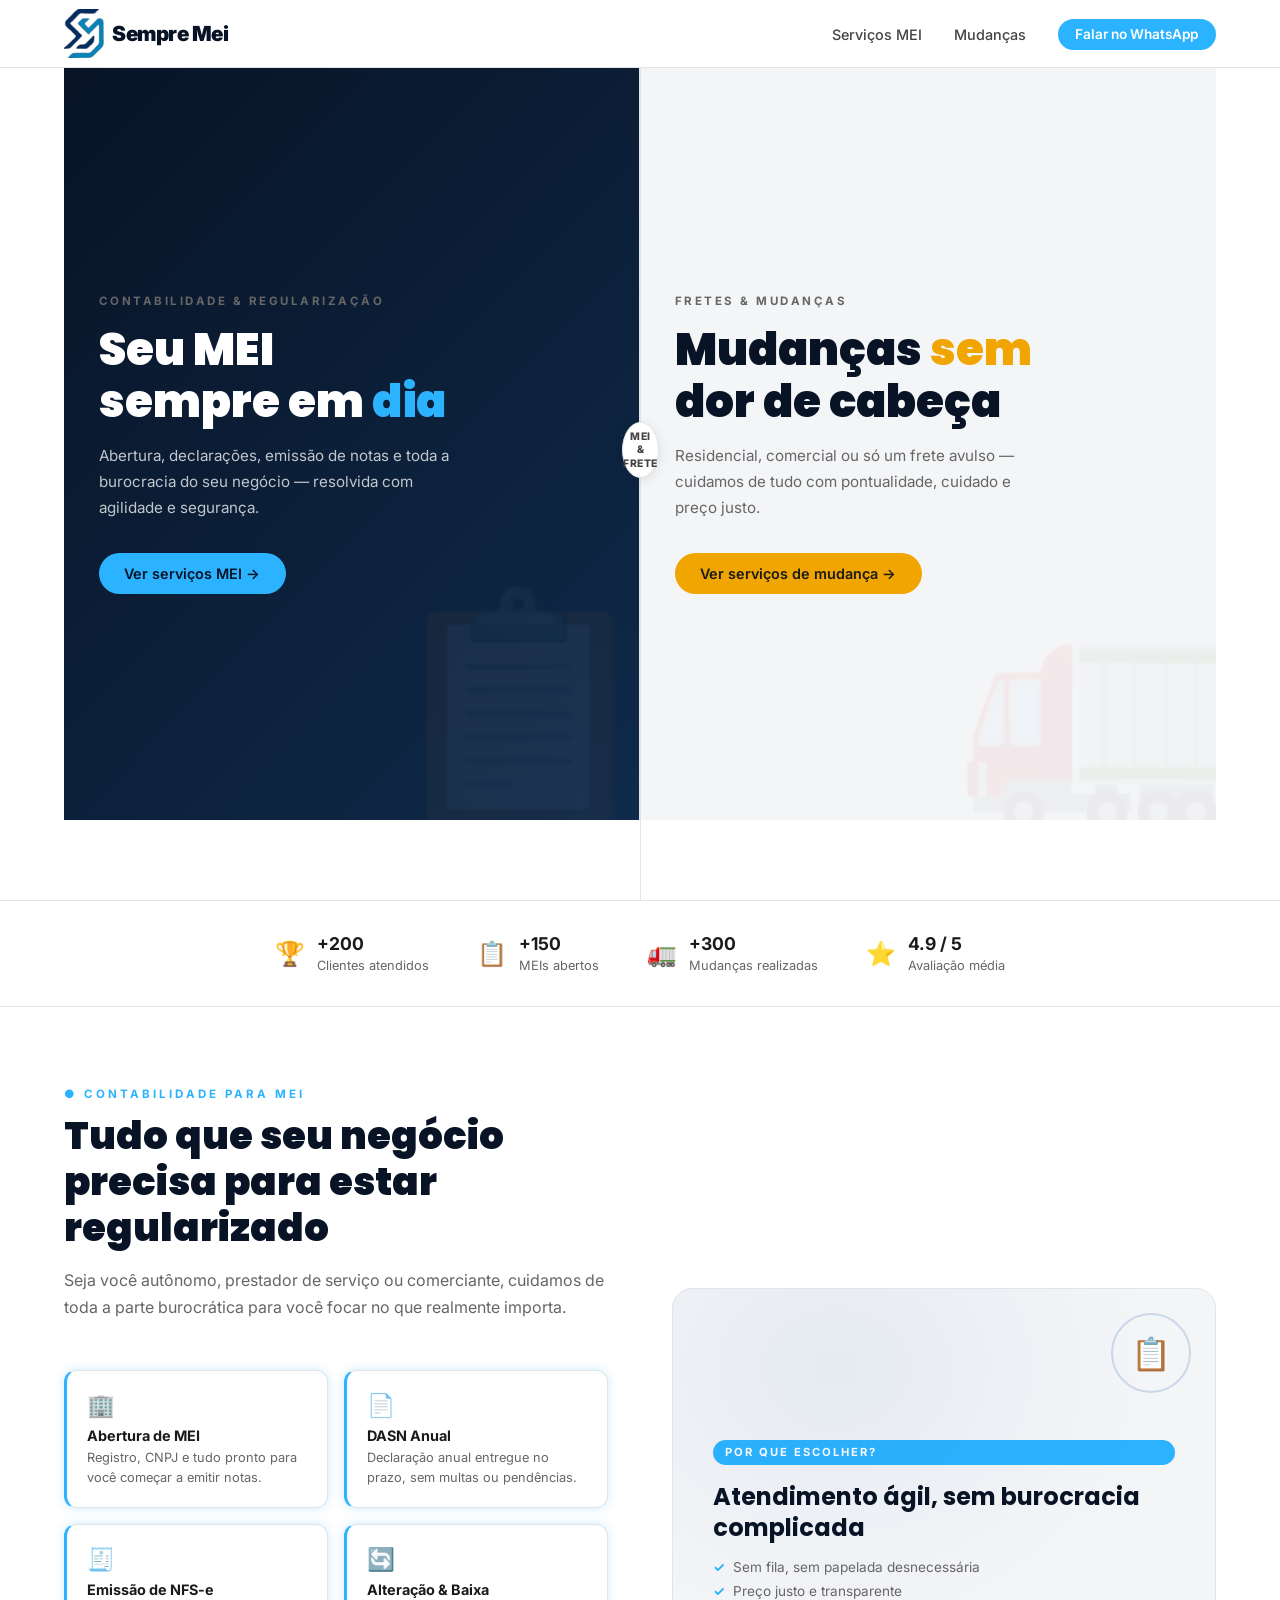
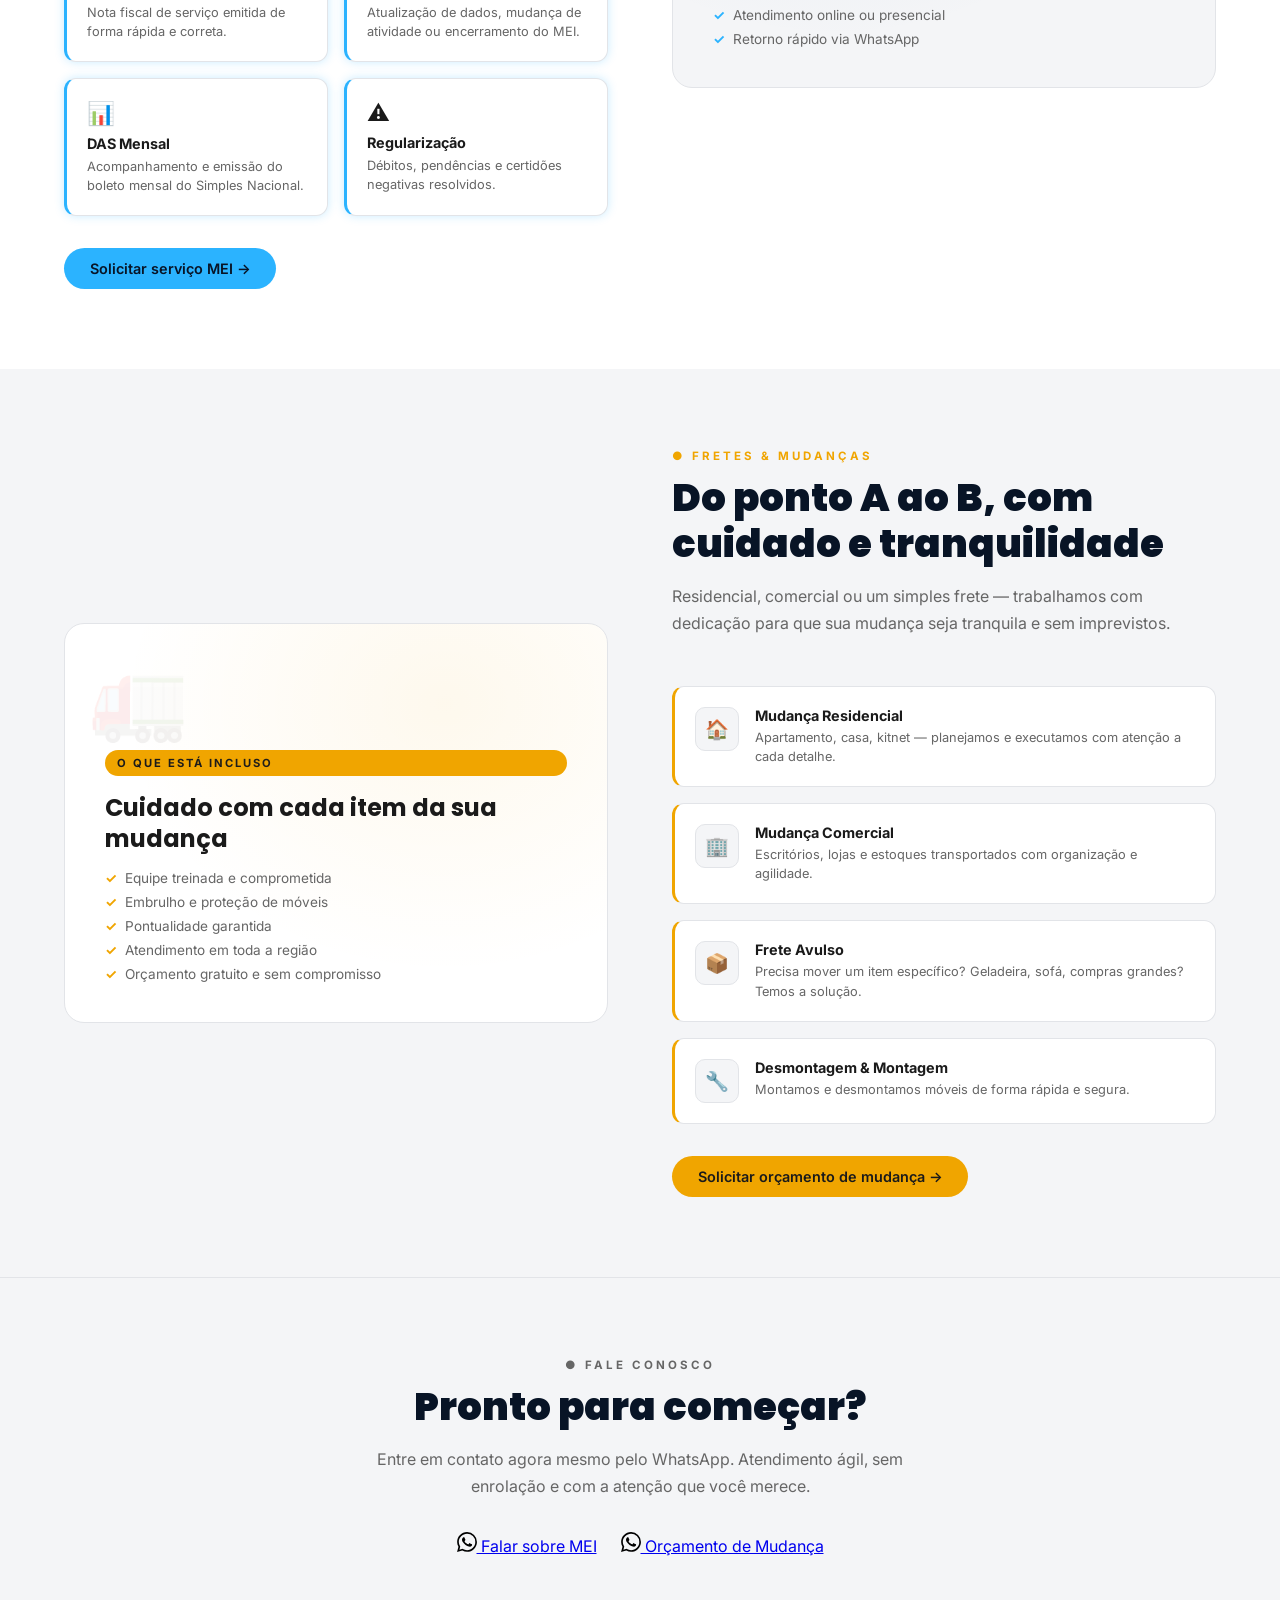
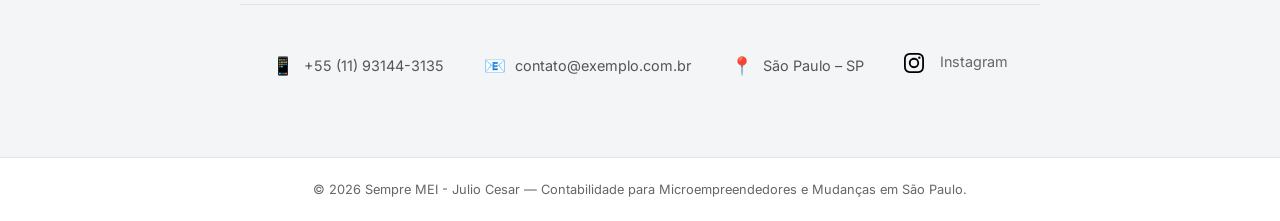
==== index.html @ 42f500b8 "Adicionando script" ====
<!DOCTYPE html>
<html lang="pt-BR">
    <head>
        <meta charset="UTF-8">
        <meta name="viewport" content="width=device-width,initial-scale=1.0">
        <!--  -->
        <meta name="description" content="Especialista em abertura de MEI, declaração anual, emissão de notas fiscais e serviços de fretes e mudanças em São Paulo.">
        <meta name="keywords" content="abertura de mei são paulo, contador para mei, fretes e mudanças sp, carretos em são paulo, regularização cnpj mei">
        <!--  -->
        <meta property="og:site_name" content="Sempre MEI">
        <meta property="og:title" content="Sempre MEI | Contabilidade e Fretes">
        <meta property="og:description" content="Especialista em abertura de MEI e serviços de fretes e mudanças em São Paulo. Atendimento ágil e seguro.">
        <meta property="og:url" content="https://davi-oliveria214.github.io/Sempre-Mei/">
        <meta property="og:image" content="https://davi-oliveria214.github.io/Sempre-Mei/favicon.png">
        <meta property="og:type" content="website">
        <meta name="geo.region" content="BR-SP">
        <meta name="geo.placename" content="São Paulo">
        <!--  -->
        <meta name="author" content="Davi de Jesus">
        <!--  -->
        <title>Sempre MEI | Contabilidade e Fretes em São Paulo</title>
        <!--  -->
        <link rel="icon" type="image/png" href="favicon.png">
        <link rel="apple-touch-icon" href="favicon.png">
        <link rel="shortcut icon" href="favicon.png">
        <!--  -->
        <link rel="canonical" href="https://davi-oliveria214.github.io/Sempre-Mei/">
        <!--  -->
        <link href="https://fonts.googleapis.com/css2?family=Inter:wght@300;400;500;600&family=Poppins:wght@500;600;700&display=swap" rel="stylesheet">
        <link rel="stylesheet" href="./css/style.css">
        <script src="./js/app.js" defer></script>
        <script type="application/ld+json">
            {
            "@context": "https://schema.org",
            "@type": "WebSite",
            "name": "Sempre MEI",
            "alternateName": "Sempre Mei Contabilidade",
            "url": "https://davi-oliveria214.github.io/Sempre-Mei/"
            }
        </script>
    </head>
    <body>
        <!-- ===== NAVBAR ===== -->
        <nav id="navbar">
            <a href="#" class="nav-logo">
                <img src="./favicon.png" alt="">
                Sempre Mei
            </a>
            <div class="fundo">
                <ul class="nav-links">
                    <li>
                        <a href="#mei">Serviços MEI</a>
                    </li>
                    <li>
                        <a href="#mudancas">Mudanças</a>
                    </li>
                    <li>
                        <a href="#contato" class="nav-cta">Falar no WhatsApp</a>
                    </li>
                </ul>
            </div>
            <div class="nav-burger" id="burger">
                <span></span>
                <span></span>
                <span></span>
            </div>
        </nav>
        <!-- ===== HERO: SPLIT ===== -->
        <section class="hero" id="home">
            <div class="hero-mei" onclick="document.getElementById('mei').scrollIntoView({behavior:'smooth'})">
                <div class="hero-tag">Contabilidade & Regularização</div>
                <h1 class="hero-title">
                    Seu MEI
                    <br>
                    sempre em
                    <em>dia</em>
                </h1>
                <p class="hero-desc">Abertura, declarações, emissão de notas e toda a burocracia do seu negócio — resolvida com agilidade e segurança.</p>
                <a href="#mei" class="btn btn-mei">Ver serviços MEI →</a>
            </div>
            <div class="hero-divider">
                <div class="hero-divider-badge">
                    MEI
                    <br>
                    &amp;
                    <br>
                    FRETE
                </div>
            </div>
            <div class="hero-mud" onclick="document.getElementById('mudancas').scrollIntoView({behavior:'smooth'})">
                <div class="hero-tag">Fretes & Mudanças</div>
                <h2 class="hero-title">
                    Mudanças
                    <em>sem</em>
                    <br>
                    dor de cabeça
                </h2>
                <p class="hero-desc">Residencial, comercial ou só um frete avulso — cuidamos de tudo com pontualidade, cuidado e preço justo.</p>
                <a href="#mudancas" class="btn btn-mud">Ver serviços de mudança →</a>
            </div>
        </section>
        <!-- ===== TRUST STRIP ===== -->
        <div class="trust-strip">
            <div class="trust-item reveal">
                <div class="trust-icon">🏆</div>
                <div class="trust-text">
                    <strong>+200</strong>
                    <span>Clientes atendidos</span>
                </div>
            </div>
            <div class="trust-item reveal">
                <div class="trust-icon">📋</div>
                <div class="trust-text">
                    <strong>+150</strong>
                    <span>MEIs abertos</span>
                </div>
            </div>
            <div class="trust-item reveal">
                <div class="trust-icon">🚛</div>
                <div class="trust-text">
                    <strong>+300</strong>
                    <span>Mudanças realizadas</span>
                </div>
            </div>
            <div class="trust-item reveal">
                <div class="trust-icon">⭐</div>
                <div class="trust-text">
                    <strong>4.9 / 5</strong>
                    <span>Avaliação média</span>
                </div>
            </div>
        </div>
        <!-- ===== SEÇÃO MEI ===== -->
        <section id="mei">
            <div class="mei-grid">
                <div>
                    <div class="section-header reveal">
                        <p class="section-label mei-label">● Contabilidade para MEI</p>
                        <h2 class="section-title">
                            Tudo que seu negócio precisa para estar regularizado
                        </h2>
                        <p class="section-sub">Seja você autônomo, prestador de serviço ou comerciante, cuidamos de toda a parte burocrática para você focar no que realmente importa.</p>
                    </div>
                    <div class="mei-services">
                        <div class="mei-card reveal">
                            <div class="mei-card-icon">🏢</div>
                            <h5>Abertura de MEI</h5>
                            <p>Registro, CNPJ e tudo pronto para você começar a emitir notas.</p>
                        </div>
                        <div class="mei-card reveal">
                            <div class="mei-card-icon">📄</div>
                            <h5>DASN Anual</h5>
                            <p>Declaração anual entregue no prazo, sem multas ou pendências.</p>
                        </div>
                        <div class="mei-card reveal">
                            <div class="mei-card-icon">🧾</div>
                            <h5>Emissão de NFS-e</h5>
                            <p>Nota fiscal de serviço emitida de forma rápida e correta.</p>
                        </div>
                        <div class="mei-card reveal">
                            <div class="mei-card-icon">🔄</div>
                            <h5>Alteração & Baixa</h5>
                            <p>Atualização de dados, mudança de atividade ou encerramento do MEI.</p>
                        </div>
                        <div class="mei-card reveal">
                            <div class="mei-card-icon">📊</div>
                            <h5>DAS Mensal</h5>
                            <p>Acompanhamento e emissão do boleto mensal do Simples Nacional.</p>
                        </div>
                        <div class="mei-card reveal">
                            <div class="mei-card-icon">⚠️</div>
                            <h5>Regularização</h5>
                            <p>Débitos, pendências e certidões negativas resolvidos.</p>
                        </div>
                    </div>
                    <div style="margin-top:2rem;" class="reveal">
                        <a href="#contato" class="btn btn-mei">Solicitar serviço MEI →</a>
                    </div>
                </div>
                <div class="mei-visual reveal">
                    <div class="mei-visual-decoration">📋</div>
                    <div class="mei-visual-tag">Por que escolher?</div>
                    <h4>Atendimento ágil, sem burocracia complicada</h4>
                    <p class="mei-price-note">Sem fila, sem papelada desnecessária</p>
                    <p class="mei-price-note" style="margin-top:.5rem;">Preço justo e transparente</p>
                    <p class="mei-price-note" style="margin-top:.5rem;">Atendimento online ou presencial</p>
                    <p class="mei-price-note" style="margin-top:.5rem;">Retorno rápido via WhatsApp</p>
                </div>
            </div>
        </section>
        <!-- ===== SEÇÃO MUDANÇAS ===== -->
        <section id="mudancas">
            <div class="mud-grid">
                <div class="mud-visual reveal">
                    <div class="mud-visual-decoration">🚛</div>
                    <div class="mud-visual-tag">O que está incluso</div>
                    <h4>Cuidado com cada item da sua mudança</h4>
                    <ul class="mud-checklist">
                        <li>Equipe treinada e comprometida</li>
                        <li>Embrulho e proteção de móveis</li>
                        <li>Pontualidade garantida</li>
                        <li>Atendimento em toda a região</li>
                        <li>Orçamento gratuito e sem compromisso</li>
                    </ul>
                </div>
                <div>
                    <div class="section-header reveal">
                        <p class="section-label mud-label">● Fretes & Mudanças</p>
                        <h2 class="section-title">
                            Do ponto A ao B, com cuidado e tranquilidade
                        </h2>
                        <p class="section-sub">Residencial, comercial ou um simples frete — trabalhamos com dedicação para que sua mudança seja tranquila e sem imprevistos.</p>
                    </div>
                    <div class="mud-cards">
                        <div class="mud-card reveal">
                            <div class="mud-card-icon">🏠</div>
                            <div>
                                <h5>Mudança Residencial</h5>
                                <p>Apartamento, casa, kitnet — planejamos e executamos com atenção a cada detalhe.</p>
                            </div>
                        </div>
                        <div class="mud-card reveal">
                            <div class="mud-card-icon">🏢</div>
                            <div>
                                <h5>Mudança Comercial</h5>
                                <p>Escritórios, lojas e estoques transportados com organização e agilidade.</p>
                            </div>
                        </div>
                        <div class="mud-card reveal">
                            <div class="mud-card-icon">📦</div>
                            <div>
                                <h5>Frete Avulso</h5>
                                <p>Precisa mover um item específico? Geladeira, sofá, compras grandes? Temos a solução.</p>
                            </div>
                        </div>
                        <div class="mud-card reveal">
                            <div class="mud-card-icon">🔧</div>
                            <div>
                                <h5>Desmontagem & Montagem</h5>
                                <p>Montamos e desmontamos móveis de forma rápida e segura.</p>
                            </div>
                        </div>
                    </div>
                    <div style="margin-top:2rem;" class="reveal">
                        <a href="#contato" class="btn btn-mud">Solicitar orçamento de mudança →</a>
                    </div>
                </div>
            </div>
        </section>
        <!-- ===== CONTATO ===== -->
        <section id="contato">
            <div class="cta-box reveal">
                <p class="section-label">● Fale conosco</p>
                <h2 class="section-title">
                    Pronto para começar?
                </h2>
                <p class="section-sub" style="margin: 0 auto;">
                    Entre em contato agora mesmo pelo WhatsApp. Atendimento ágil, sem enrolação e com a atenção que você merece.
                </p>
                <div class="cta-buttons">
                    <a href="https://wa.me/qr/BGASRZREIAERG1" class="btn-wa" target="_blank">
                        <img src="./svg/whatsapp.svg" alt="Ícone do WhatsApp" style="width: 20px;">
                        Falar sobre MEI
                    </a>
                    <a href="https://www.instagram.com/cesar_santosjs?igsh=N2tidTBrM2N4Y3M2" class="btn-wa" target="_blank">
                        <img src="./svg/whatsapp.svg" alt="Ícone do Instagram" style="width: 20px;">
                        Orçamento de Mudança
                    </a>
                </div>
                <div class="contact-info">
                    <div class="contact-item">
                        <span class="contact-icon">📱</span>
                        <span>+55 (11) 93144-3135</span>
                    </div>
                    <div class="contact-item">
                        <span class="contact-icon">📧</span>
                        <span>contato@exemplo.com.br</span>
                    </div>
                    <div class="contact-item">
                        <span class="contact-icon">📍</span>
                        <span>São Paulo – SP</span>
                    </div>
                    <div class="contact-item">
                        <a href="">
                            <span class="contact-icon">
                                <img src="./svg/instagram.svg" alt="" style="width: 20px;">
                            </span>
                            <span>Instagram</span>
                        </a>
                    </div>
                </div>
            </div>
        </section>
        <!-- ===== FOOTER ===== -->
        <footer>
            <p>
                © 2026
                <span>Sempre MEI - Julio Cesar</span>
                — Contabilidade para Microempreendedores e Mudanças em São Paulo.
            </p>
        </footer>
    </body>
</html>
---- css/style.css ----
*,
*::before,
*::after {
  margin: 0;
  padding: 0;
  box-sizing: border-box;
}

:root {
  /* === MEI (ajustado para o cartão real) === */
  --mei-dark: #081426;
  --mei-mid: #0F2A4A;
  --mei-accent: #2BB3FF;
  --mei-gold: #E6C068;

  /* === MUDANÇAS: cartão preto/branco — usamos o dourado do MEI como destaque === */
  --mud-dark: #1a1a1a;
  --mud-mid: #2c2c2c;
  --mud-accent: #F0A500;

  /* === Neutros === */
  --white: #ffffff;
  --gray-light: #F4F5F7;
  --gray-mid: #E2E4E8;
  --gray-text: #666666;

  /* === Utilitários === */
  --radius: 12px;
  --shadow-card: 0 2px 16px rgba(0, 0, 0, .07);
}

html {
  scroll-behavior: smooth;
}

body {
  font-family: 'Inter', sans-serif;
  background: var(--white);
  color: #1a1a1a;
  overflow-x: hidden;
}

.hero-title,
.section-title,
.mei-visual h4,
.mud-visual h4 {
  font-family: 'Poppins', sans-serif;
}

/* ===================== NAVBAR ===================== */
nav {
  position: fixed;
  top: 0;
  left: 0;
  right: 0;
  z-index: 100;
  display: flex;
  align-items: center;
  justify-content: space-between;
  padding: 0 5%;
  height: 68px;
  background: rgba(255, 255, 255, .96);
  backdrop-filter: blur(12px);
  border-bottom: 1px solid var(--gray-mid);
  transition: box-shadow .3s;
}

nav.scrolled {
  box-shadow: 0 2px 20px rgba(0, 0, 0, .08);
}

.nav-logo {
  font-size: 1.3rem;
  font-weight: 900;
  color: var(--mei-dark);
  letter-spacing: -.5px;
  text-decoration: none;
  display: flex;
  align-items: center;
  gap: .5rem;
}

.nav-logo > img{
  width: 2.5rem;
}

.nav-logo-mei {
  color: var(--mei-accent);
}

.nav-logo-amp {
  color: var(--gray-text);
  font-weight: 300;
  margin: 0 .15rem;
}

.nav-logo-mud {
  color: var(--mud-accent);
}



.nav-links.ativar {
  display: flex;
}

.nav-links {
  display: flex;
  gap: 2rem;
  list-style: none;
  align-items: center;
}

.nav-links a {
  text-decoration: none;
  color: #444;
  font-size: .9rem;
  font-weight: 500;
  transition: color .2s;
}

.nav-links a:hover {
  color: var(--mei-dark);
}

.nav-cta {
  background: var(--mei-accent);
  color: #fff !important;
  padding: .45rem 1.1rem;
  border-radius: 50px;
  font-weight: 600 !important;
  font-size: .85rem !important;
  transition: background .2s !important;
}

.nav-cta:hover {
  background: var(--mei-mid) !important;
}

.nav-burger {
  display: none;
  cursor: pointer;
  flex-direction: column;
  gap: 5px;
}

.nav-burger span {
  display: block;
  width: 24px;
  height: 2px;
  background: #333;
  border-radius: 2px;
  transition: all .3s;
}

/* ===================== HERO ===================== */
.hero {
  min-height: 100vh;
  display: grid;
  grid-template-columns: 1fr 1fr;
  padding-top: 68px;
  position: relative;
  overflow: hidden;
}

.hero-mei,
.hero-mud {
  display: flex;
  flex-direction: column;
  justify-content: center;
  align-items: flex-start;
  padding: 5rem 6%;
  position: relative;
  overflow: hidden;
  cursor: pointer;
}

/* MEI: branco puro */
.hero-mei {
  background: linear-gradient(135deg, #081426, #0F2A4A);
  border-right: 1px solid var(--gray-mid);
}

/* Mudanças: cinza clarinho */
.hero-mud {
  background: var(--gray-light);
  color: #1a1a1a;
}

.hero-mei::before {
  content: '📋';
  position: absolute;
  right: -20px;
  bottom: -20px;
  font-size: 14rem;
  opacity: .05;
  pointer-events: none;
}

.hero-mud::before {
  content: '🚛';
  position: absolute;
  right: -20px;
  bottom: -20px;
  font-size: 14rem;
  opacity: .05;
  pointer-events: none;
}

.hero-tag {
  font-size: .72rem;
  font-weight: 700;
  letter-spacing: 2.5px;
  text-transform: uppercase;
  color: var(--gray-text);
  margin-bottom: 1rem;
}

.hero-title {

  font-size: clamp(2rem, 3.5vw, 3.2rem);
  font-weight: 900;
  line-height: 1.15;
  margin-bottom: 1rem;
  color: var(--mei-dark);
}

.hero-mei .hero-title em {
  color: var(--mei-accent);
  font-style: normal;
}

.hero-mud .hero-title em {
  color: var(--mud-accent);
  font-style: normal;
}

.hero-desc {
  font-size: .95rem;
  line-height: 1.7;
  color: var(--gray-text);
  max-width: 360px;
  margin-bottom: 2rem;
}

/* ===================== BOTÕES ===================== */
.btn {
  display: inline-flex;
  align-items: center;
  gap: .5rem;
  padding: .75rem 1.6rem;
  border-radius: 50px;
  font-weight: 600;
  font-size: .9rem;
  text-decoration: none;
  transition: all .25s;
  cursor: pointer;
  border: none;
  font-family: inherit;
}

/* MEI: azul médio do cartão */
.btn-mei {
  background: var(--mei-accent);
  color: #081426;
}

.btn-mei:hover {
  background: var(--mei-mid);
  transform: translateY(-2px);
  box-shadow: 0 8px 24px rgba(37, 99, 174, .3);
}

/* Mudanças: dourado do cartão MEI (destaque dos checkmarks) */
.btn-mud {
  background: var(--mud-accent);
  color: #1a1a1a;
}

.btn-mud:hover {
  background: #d4920a;
  transform: translateY(-2px);
  box-shadow: 0 8px 24px rgba(240, 165, 0, .35);
}

/* Divisor hero */
.hero-divider {
  position: absolute;
  left: 50%;
  top: 0;
  bottom: 0;
  width: 1px;
  background: var(--gray-mid);
  z-index: 2;
  display: flex;
  align-items: center;
  justify-content: center;
}

.hero-divider-badge {
  background: var(--white);
  color: #444;
  width: 56px;
  height: 56px;
  border-radius: 50%;
  display: flex;
  align-items: center;
  justify-content: center;
  font-size: .65rem;
  font-weight: 800;
  letter-spacing: .5px;
  text-align: center;
  line-height: 1.3;
  box-shadow: 0 2px 12px rgba(0, 0, 0, .10);
  border: 1px solid var(--gray-mid);
  z-index: 3;
}

/* ===================== TRUST STRIP ===================== */
.trust-strip {
  background: var(--white);
  padding: 2rem 5%;
  display: flex;
  justify-content: center;
  gap: 3rem;
  flex-wrap: wrap;
  border-top: 1px solid var(--gray-mid);
  border-bottom: 1px solid var(--gray-mid);
}

.trust-item {
  display: flex;
  align-items: center;
  gap: .75rem;
}

.trust-icon {
  font-size: 1.5rem;
}

.trust-text strong {
  display: block;
  font-size: 1.1rem;
  font-weight: 700;
  color: #1a1a1a;
}

.trust-text span {
  font-size: .8rem;
  color: var(--gray-text);
}

/* ===================== SEÇÕES — COMPARTILHADO ===================== */
section {
  padding: 5rem 5%;
}

.section-label {
  font-size: .72rem;
  font-weight: 700;
  letter-spacing: 3px;
  text-transform: uppercase;
  margin-bottom: .75rem;
  display: block;
}

.section-title {

  font-size: clamp(1.8rem, 3vw, 2.8rem);
  font-weight: 900;
  line-height: 1.2;
  margin-bottom: 1rem;
  color: var(--mei-dark);
}

.section-sub {
  font-size: 1rem;
  color: var(--gray-text);
  line-height: 1.7;
  max-width: 540px;
}

.section-header {
  margin-bottom: 3rem;
}

/* ===================== SEÇÃO MEI ===================== */
#mei {
  background: var(--white);
}

.mei-grid {
  display: grid;
  grid-template-columns: 1fr 1fr;
  gap: 4rem;
  align-items: center;
  max-width: 1200px;
  margin: 0 auto;
}

.mei-label {
  color: var(--mei-accent);
}

.mei-services {
  display: grid;
  grid-template-columns: 1fr 1fr;
  gap: 1rem;
  margin-top: 2rem;
}

.mei-card {
  background: var(--white);
  border: 1px solid var(--gray-mid);
  border-left: 3px solid var(--mei-accent);
  border-radius: var(--radius);
  padding: 1.25rem;
  box-shadow: 0 0 10px rgba(43, 179, 255, 0.25);
  transition: transform .2s, box-shadow .2s;
}

.mei-card:hover {
  transform: translateY(-3px);
  box-shadow: var(--shadow-card);
}

.mei-card-icon {
  font-size: 1.4rem;
  margin-bottom: .5rem;
}

.mei-card h5 {
  font-size: .9rem;
  font-weight: 700;
  color: #1a1a1a;
  margin-bottom: .3rem;
}

.mei-card p {
  font-size: .8rem;
  color: var(--gray-text);
  line-height: 1.5;
}

/* Painel lateral MEI */
.mei-visual {
  background: var(--gray-light);
  border: 1px solid var(--gray-mid);
  border-radius: 20px;
  padding: 2.5rem;
  color: #1a1a1a;
  position: relative;
  overflow: hidden;
  min-height: 400px;
  display: flex;
  flex-direction: column;
  justify-content: flex-end;
}

.mei-visual::before {
  content: '';
  position: absolute;
  top: 0;
  left: 0;
  right: 0;
  bottom: 0;
  background: radial-gradient(ellipse at 30% 20%, rgba(37, 99, 174, .07) 0%, transparent 60%);
  pointer-events: none;
}

.mei-visual-decoration {
  position: absolute;
  top: 1.5rem;
  right: 1.5rem;
  width: 80px;
  height: 80px;
  border: 2px solid rgba(37, 99, 174, .2);
  border-radius: 50%;
  display: flex;
  align-items: center;
  justify-content: center;
  font-size: 2rem;
}

.mei-visual-tag {
  display: inline-block;
  background: var(--mei-accent);
  color: #fff;
  font-size: .7rem;
  font-weight: 700;
  letter-spacing: 2px;
  text-transform: uppercase;
  padding: .35rem .75rem;
  border-radius: 50px;
  margin-bottom: 1rem;
}

.mei-visual h4 {

  font-size: 1.5rem;
  line-height: 1.3;
  margin-bottom: 1rem;
  color: var(--mei-dark);
  position: relative;
}

.mei-price-note {
  font-size: .85rem;
  color: var(--gray-text);
  position: relative;
  display: flex;
  align-items: center;
  gap: .5rem;
}

.mei-price-note+.mei-price-note {
  margin-top: .5rem;
}

.mei-price-note::before {
  content: '✓';
  color: var(--mei-accent);
  font-weight: 700;
}

/* ===================== SEÇÃO MUDANÇAS ===================== */
#mudancas {
  background: var(--gray-light);
}

.mud-grid {
  display: grid;
  grid-template-columns: 1fr 1fr;
  gap: 4rem;
  align-items: center;
  max-width: 1200px;
  margin: 0 auto;
}

.mud-label {
  color: var(--mud-accent);
}

.mud-cards {
  display: flex;
  flex-direction: column;
  gap: 1rem;
  margin-top: 2rem;
}

.mud-card {
  display: flex;
  align-items: flex-start;
  gap: 1rem;
  background: var(--white);
  border: 1px solid var(--gray-mid);
  border-left: 3px solid var(--mud-accent);
  border-radius: var(--radius);
  padding: 1.25rem;
  transition: transform .2s, box-shadow .2s;
}

.mud-card:hover {
  transform: translateY(-3px);
  box-shadow: var(--shadow-card);
}

.mud-card-icon {
  width: 44px;
  height: 44px;
  background: var(--gray-light);
  border: 1px solid var(--gray-mid);
  border-radius: 10px;
  display: flex;
  align-items: center;
  justify-content: center;
  font-size: 1.2rem;
  flex-shrink: 0;
}

.mud-card h5 {
  font-size: .9rem;
  font-weight: 700;
  color: #1a1a1a;
  margin-bottom: .25rem;
}

.mud-card p {
  font-size: .8rem;
  color: var(--gray-text);
  line-height: 1.5;
}

/* Painel lateral Mudanças */
.mud-visual {
  background: var(--white);
  border: 1px solid var(--gray-mid);
  border-radius: 20px;
  padding: 2.5rem;
  color: #1a1a1a;
  position: relative;
  overflow: hidden;
  min-height: 400px;
  display: flex;
  flex-direction: column;
  justify-content: flex-end;
}

.mud-visual::before {
  content: '';
  position: absolute;
  top: 0;
  left: 0;
  right: 0;
  bottom: 0;
  background: radial-gradient(ellipse at 70% 20%, rgba(240, 165, 0, .07) 0%, transparent 60%);
  pointer-events: none;
}

.mud-visual-decoration {
  position: absolute;
  top: 1.5rem;
  left: 1.5rem;
  font-size: 5rem;
  opacity: .07;
  pointer-events: none;
}

.mud-visual-tag {
  display: inline-block;
  background: var(--mud-accent);
  color: #1a1a1a;
  font-size: .7rem;
  font-weight: 700;
  letter-spacing: 2px;
  text-transform: uppercase;
  padding: .35rem .75rem;
  border-radius: 50px;
  margin-bottom: 1rem;
}

.mud-visual h4 {

  font-size: 1.5rem;
  line-height: 1.3;
  margin-bottom: 1rem;
  color: var(--mud-dark);
  position: relative;
}

.mud-checklist {
  list-style: none;
  display: flex;
  flex-direction: column;
  gap: .5rem;
  position: relative;
}

.mud-checklist li {
  font-size: .85rem;
  color: var(--gray-text);
  display: flex;
  align-items: center;
  gap: .5rem;
}

.mud-checklist li::before {
  content: '✓';
  color: var(--mud-accent);
  font-weight: 700;
}

/* ===================== CONTATO / CTA ===================== */
#contato {
  background: var(--gray-light);
  border-top: 1px solid var(--gray-mid);
  text-align: center;
}

#contato .section-label {
  color: var(--gray-text);
}

.cta-box {
  max-width: 800px;
  margin: 0 auto;
}

.cta-buttons {
  display: flex;
  gap: 1.5rem;
  justify-content: center;
  flex-wrap: wrap;
  margin-top: 2rem;
}

/* Botão WhatsApp MEI */
.btn-wa-mei {
  background: var(--mei-accent);
  color: #fff;
  display: inline-flex;
  align-items: center;
  gap: .6rem;
  padding: .85rem 2rem;
  border-radius: 50px;
  font-weight: 700;
  font-size: .95rem;
  text-decoration: none;
  transition: all .25s;
  box-shadow: 0 4px 20px rgba(37, 99, 174, .25);
}

.btn-wa-mei:hover {
  background: var(--mei-mid);
  transform: translateY(-2px);
  box-shadow: 0 8px 28px rgba(37, 99, 174, .35);
}

/* Botão WhatsApp Mudanças */
.btn-wa-mud {
  background: var(--mud-accent);
  color: #1a1a1a;
  display: inline-flex;
  align-items: center;
  gap: .6rem;
  padding: .85rem 2rem;
  border-radius: 50px;

  font-weight: 700;
  font-size: .95rem;
  text-decoration: none;
  transition: all .25s;
  box-shadow: 0 4px 20px rgba(240, 165, 0, .25);
}

.btn-wa-mud:hover {
  background: #d4920a;
  transform: translateY(-2px);
  box-shadow: 0 8px 28px rgba(240, 165, 0, .35);
}

.contact-info {
  display: flex;
  justify-content: center;
  gap: 2.5rem;
  flex-wrap: wrap;
  margin-top: 3rem;
  padding-top: 3rem;
  border-top: 1px solid var(--gray-mid);
}

.contact-item {
  display: flex;
  align-items: center;
  gap: .6rem;
  font-size: .9rem;
  color: #555;
}

.contact-item>a {
  display: flex;
  gap: 1rem;
  color: var(--gray-text);
  text-decoration: none;
}

.contact-icon {
  font-size: 1.1rem;
}

/* ===================== FOOTER ===================== */
footer {
  background: var(--white);
  border-top: 1px solid var(--gray-mid);
  text-align: center;
  padding: 1.5rem 5%;
  font-size: .8rem;
  color: var(--gray-text);
}

footer strong {
  color: #1a1a1a;
}

/* ===================== ANIMAÇÕES ===================== */
@keyframes fadeUp {
  from {
    opacity: 0;
    transform: translateY(30px);
  }

  to {
    opacity: 1;
    transform: translateY(0);
  }
}

.hero-mei>* {
  animation: fadeUp .7s both;
}

.hero-mei .hero-tag {
  animation-delay: .10s;
}

.hero-mei .hero-title {
  color: var(--white);
  animation-delay: .20s;
}

.hero-mei .hero-desc {
  color: rgba(255, 255, 255, 0.75);
  animation-delay: .30s;
}

.hero-mei .btn {
  animation-delay: .40s;
}

.hero-mud>* {
  animation: fadeUp .7s both;
}

.hero-mud .hero-tag {
  animation-delay: .20s;
}

.hero-mud .hero-title {
  animation-delay: .30s;
}

.hero-mud .hero-desc {
  animation-delay: .40s;
}

.hero-mud .btn {
  animation-delay: .50s;
}

/* Scroll reveal */
.reveal {
  opacity: 0;
  transform: translateY(28px);
  transition: opacity .6s ease, transform .6s ease;
}

.reveal.visible {
  opacity: 1;
  transform: none;
}

/* ===================== RESPONSIVO ===================== */
@media (max-width: 900px) {
  .fundo {
    position: fixed;
    top: 0;
    left: 0;
    width: 100%;
    height: 100vh;
    background: rgba(0, 0, 0, 0.6);
    opacity: 0;
    pointer-events: none;
    transition: opacity .3s ease;
    z-index: 90;
  }

  .fundo.ativar {
    opacity: 1;
    pointer-events: all;
  }

  .nav-links {
    position: fixed;
    top: 0;
    right: -100%;
    height: 100vh;
    background: #fff;
    flex-direction: column;
    align-items: flex-start;
    padding: 2rem;
    gap: 1.5rem;
    box-shadow: -10px 0 30px rgba(0, 0, 0, 0.1);
    transition: right 2.3s ease;
    z-index: 100;
  }

  .nav-links.ativar {
    right: 0;
  }

  .nav-burger {
    display: flex;
  }

  .hero {
    grid-template-columns: 1fr;
    min-height: auto;
  }

  .hero-mei,
  .hero-mud {
    padding: 4rem 7%;
    min-height: 55vw;
  }

  .hero-divider {
    display: none;
  }

  .mei-grid,
  .mud-grid {
    grid-template-columns: 1fr;
    gap: 2.5rem;
  }

  .mei-visual,
  .mud-visual {
    min-height: 280px;
  }

  .dep-grid {
    grid-template-columns: 1fr;
  }

  .trust-strip {
    gap: 1.5rem;
  }
}

@media (max-width: 600px) {
  .mei-services {
    grid-template-columns: 1fr;
  }

  .hero-mei,
  .hero-mud {
    min-height: 60vh;
  }

  .cta-buttons {
    flex-direction: column;
    align-items: center;
  }

  .contact-info {
    gap: 1rem;
    flex-direction: column;
    align-items: center;
  }
}
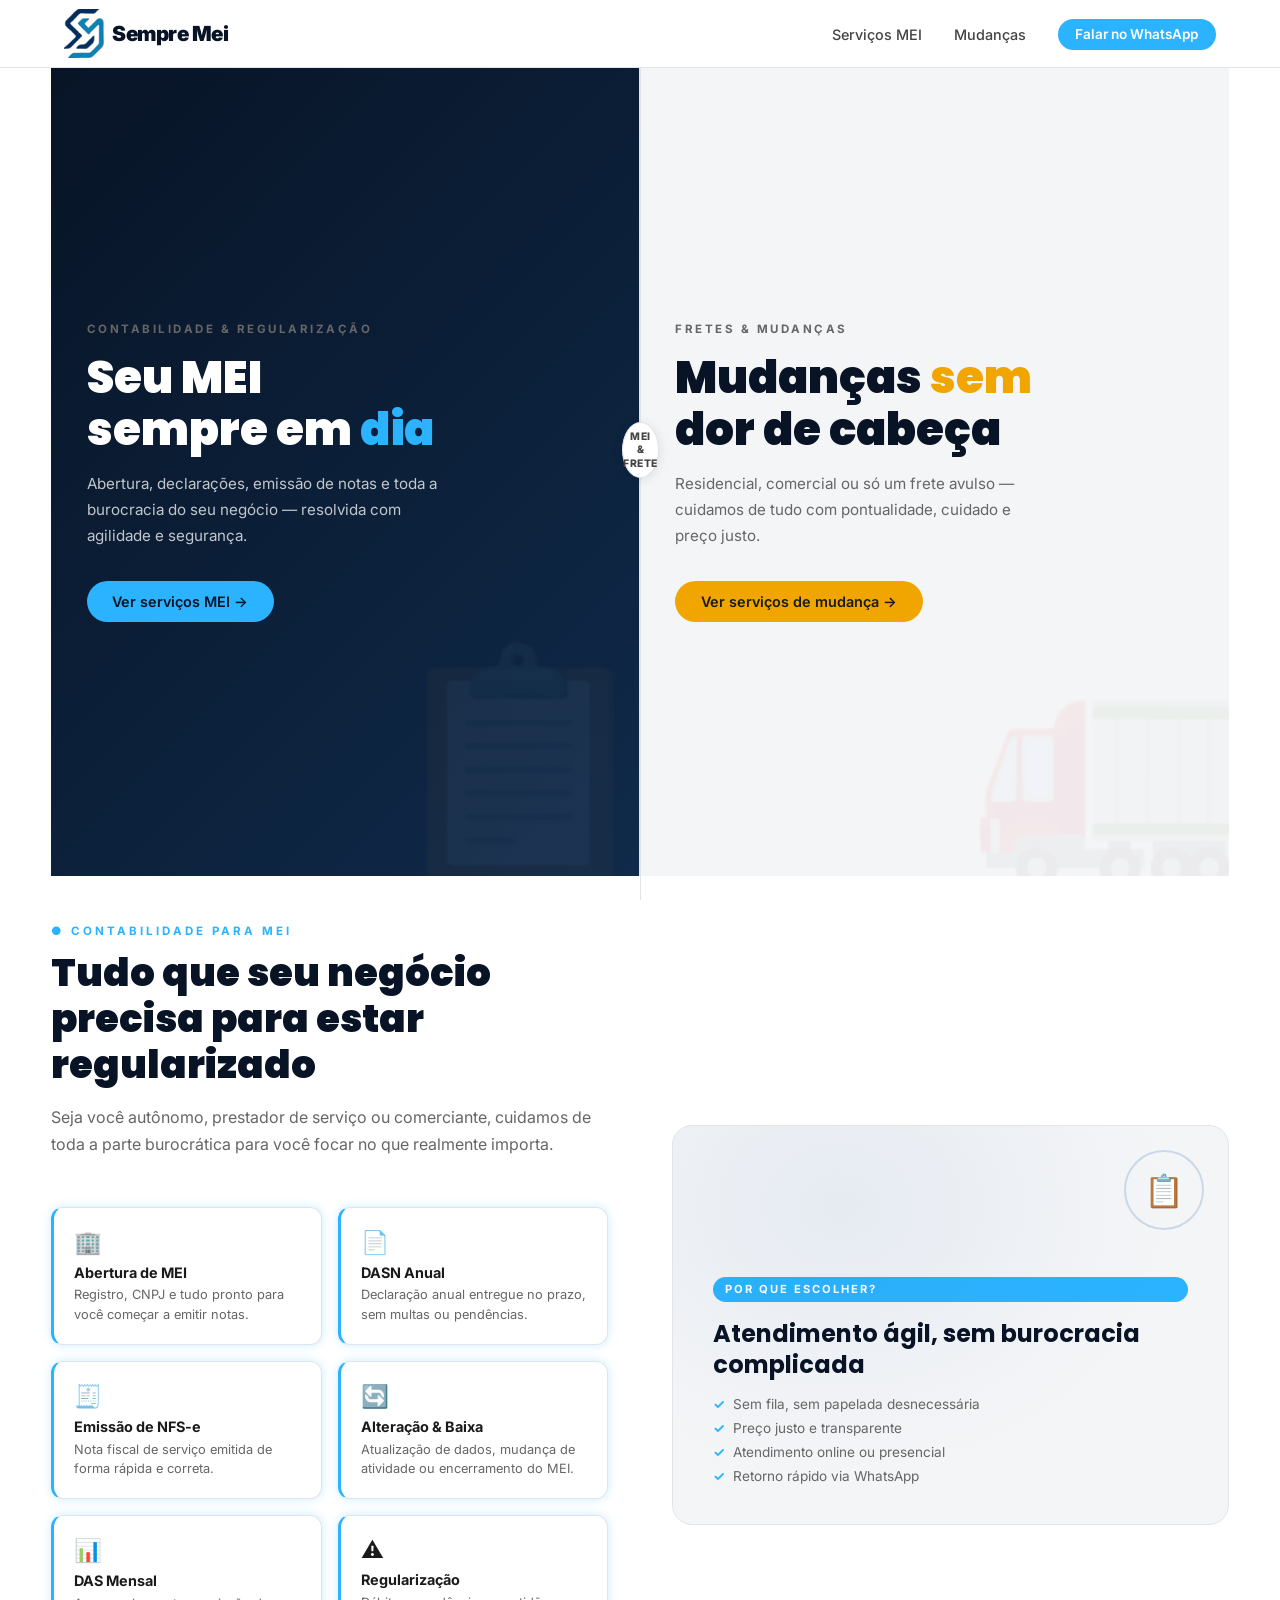
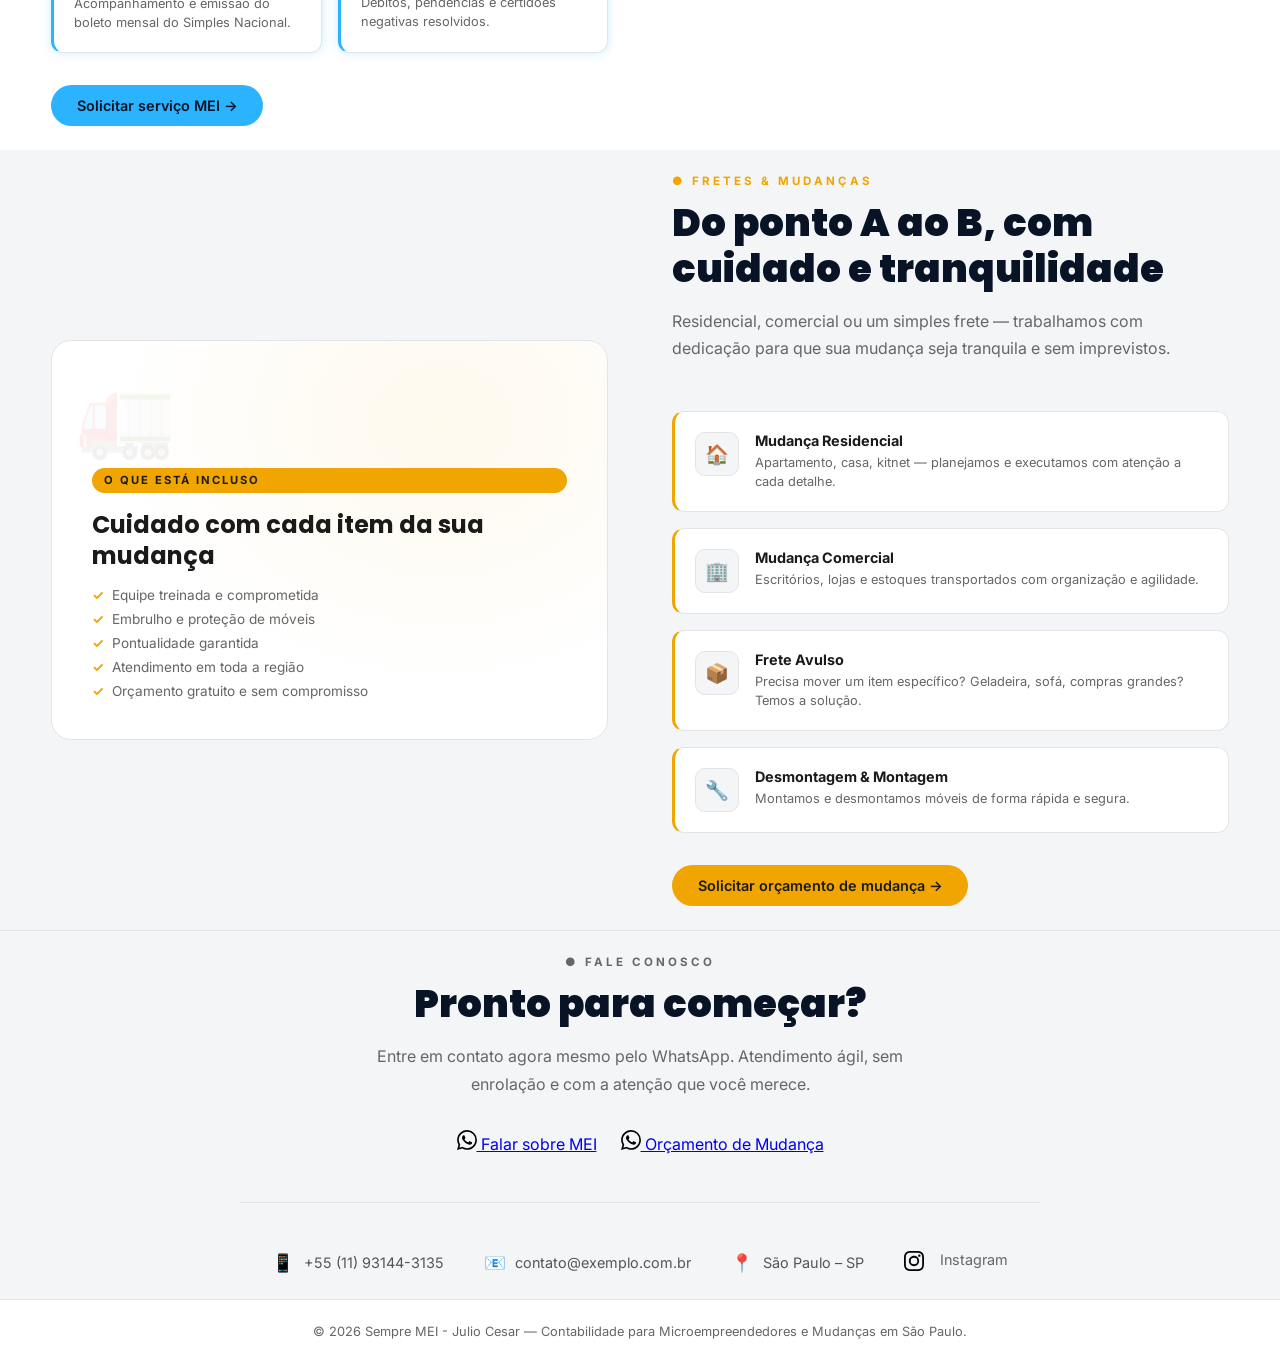
==== commit dfff9a8c: "Tags e Banner" ====
--- a/index.html
+++ b/index.html
@@ -2,23 +2,27 @@
 <html lang="pt-BR">
     <head>
         <meta charset="UTF-8">
+        <meta http-equiv="content-language" content="pt-BR">
         <meta name="viewport" content="width=device-width,initial-scale=1.0">
         <!--  -->
         <meta name="description" content="Especialista em abertura de MEI, declaração anual, emissão de notas fiscais e serviços de fretes e mudanças em São Paulo.">
-        <meta name="keywords" content="abertura de mei são paulo, contador para mei, fretes e mudanças sp, carretos em são paulo, regularização cnpj mei">
         <!--  -->
         <meta property="og:site_name" content="Sempre MEI">
-        <meta property="og:title" content="Sempre MEI | Contabilidade e Fretes">
+        <meta property="og:title" content="Sempre MEI | Abertura de MEI em São Paulo & Fretes e Mudanças">
         <meta property="og:description" content="Especialista em abertura de MEI e serviços de fretes e mudanças em São Paulo. Atendimento ágil e seguro.">
         <meta property="og:url" content="https://davi-oliveria214.github.io/Sempre-Mei/">
-        <meta property="og:image" content="https://davi-oliveria214.github.io/Sempre-Mei/favicon.png">
+        <meta property="og:image" content="https://davi-oliveria214.github.io/Sempre-Mei/img/banner.png">
         <meta property="og:type" content="website">
         <meta name="geo.region" content="BR-SP">
         <meta name="geo.placename" content="São Paulo">
         <!--  -->
+        <meta name="robots" content="index, follow">
+        <meta name="theme-color" content="#0f172a">
+        <meta name="format-detection" content="telephone=yes">
+        <!--  -->
         <meta name="author" content="Davi de Jesus">
         <!--  -->
-        <title>Sempre MEI | Contabilidade e Fretes em São Paulo</title>
+        <title>Sempre MEI | Abertura de MEI em São Paulo & Fretes e Mudanças</title>
         <!--  -->
         <link rel="icon" type="image/png" href="favicon.png">
         <link rel="apple-touch-icon" href="favicon.png">
@@ -26,15 +30,24 @@
         <!--  -->
         <link rel="canonical" href="https://davi-oliveria214.github.io/Sempre-Mei/">
         <!--  -->
+        <link rel="preconnect" href="https://fonts.googleapis.com">
+        <link rel="preconnect" href="https://fonts.gstatic.com" crossorigin>
         <link href="https://fonts.googleapis.com/css2?family=Inter:wght@300;400;500;600&family=Poppins:wght@500;600;700&display=swap" rel="stylesheet">
         <link rel="stylesheet" href="./css/style.css">
         <script src="./js/app.js" defer></script>
         <script type="application/ld+json">
             {
             "@context": "https://schema.org",
-            "@type": "WebSite",
+            "@type": "LocalBusiness",
             "name": "Sempre MEI",
-            "alternateName": "Sempre Mei Contabilidade",
+            "image": "https://davi-oliveria214.github.io/Sempre-Mei/favicon.png",
+            "address": {
+                "@type": "PostalAddress",
+                "addressLocality": "São Paulo",
+                "addressRegion": "SP",
+                "addressCountry": "BR"
+            },
+            "areaServed": "São Paulo",
             "url": "https://davi-oliveria214.github.io/Sempre-Mei/"
             }
         </script>
@@ -99,37 +112,6 @@
                 <a href="#mudancas" class="btn btn-mud">Ver serviços de mudança →</a>
             </div>
         </section>
-        <!-- ===== TRUST STRIP ===== -->
-        <div class="trust-strip">
-            <div class="trust-item reveal">
-                <div class="trust-icon">🏆</div>
-                <div class="trust-text">
-                    <strong>+200</strong>
-                    <span>Clientes atendidos</span>
-                </div>
-            </div>
-            <div class="trust-item reveal">
-                <div class="trust-icon">📋</div>
-                <div class="trust-text">
-                    <strong>+150</strong>
-                    <span>MEIs abertos</span>
-                </div>
-            </div>
-            <div class="trust-item reveal">
-                <div class="trust-icon">🚛</div>
-                <div class="trust-text">
-                    <strong>+300</strong>
-                    <span>Mudanças realizadas</span>
-                </div>
-            </div>
-            <div class="trust-item reveal">
-                <div class="trust-icon">⭐</div>
-                <div class="trust-text">
-                    <strong>4.9 / 5</strong>
-                    <span>Avaliação média</span>
-                </div>
-            </div>
-        </div>
         <!-- ===== SEÇÃO MEI ===== -->
         <section id="mei">
             <div class="mei-grid">
--- a/css/style.css
+++ b/css/style.css
@@ -80,7 +80,7 @@
   gap: .5rem;
 }
 
-.nav-logo > img{
+.nav-logo>img {
   width: 2.5rem;
 }
 
@@ -97,8 +97,6 @@
 .nav-logo-mud {
   color: var(--mud-accent);
 }
-
-
 
 .nav-links.ativar {
   display: flex;
@@ -130,7 +128,7 @@
   border-radius: 50px;
   font-weight: 600 !important;
   font-size: .85rem !important;
-  transition: background .2s !important;
+  transition: .2s;
 }
 
 .nav-cta:hover {
@@ -352,7 +350,7 @@
 
 /* ===================== SEÇÕES — COMPARTILHADO ===================== */
 section {
-  padding: 5rem 5%;
+  padding: 1.5rem 4%;
 }
 
 .section-label {
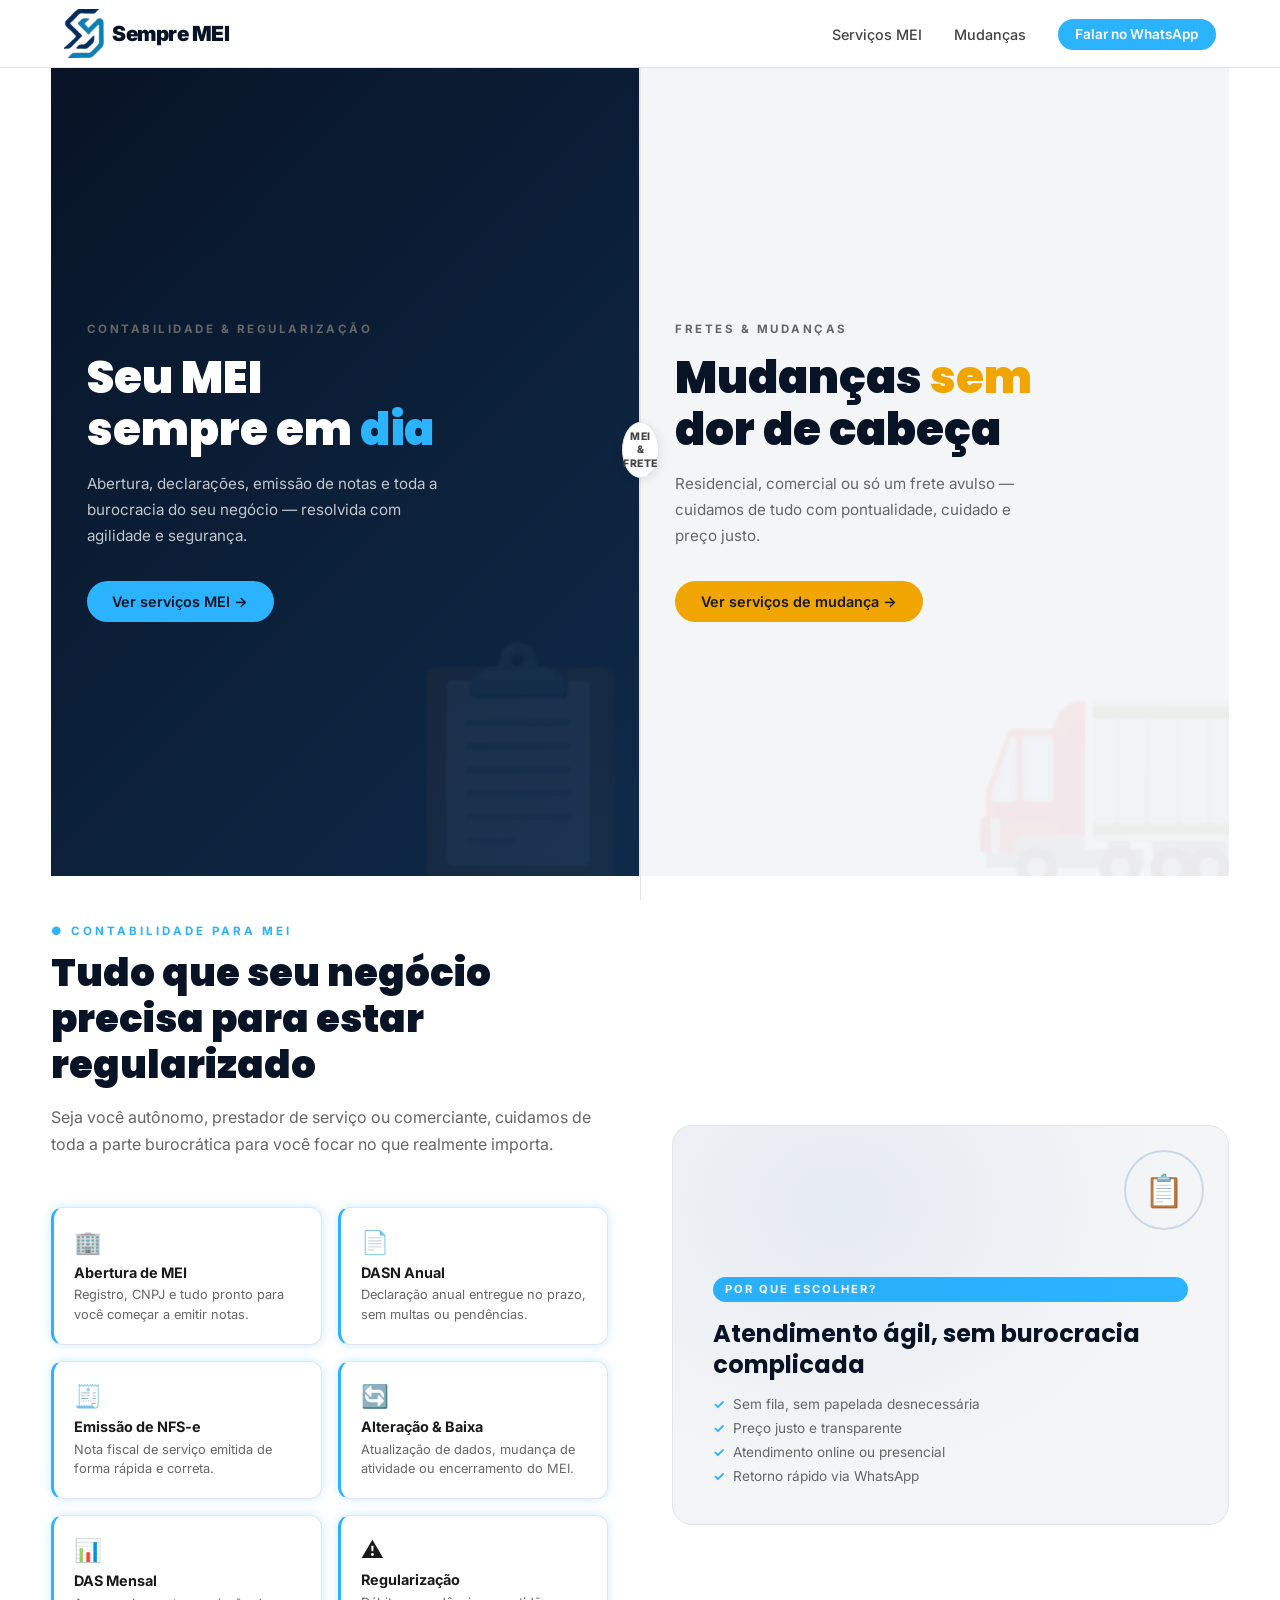
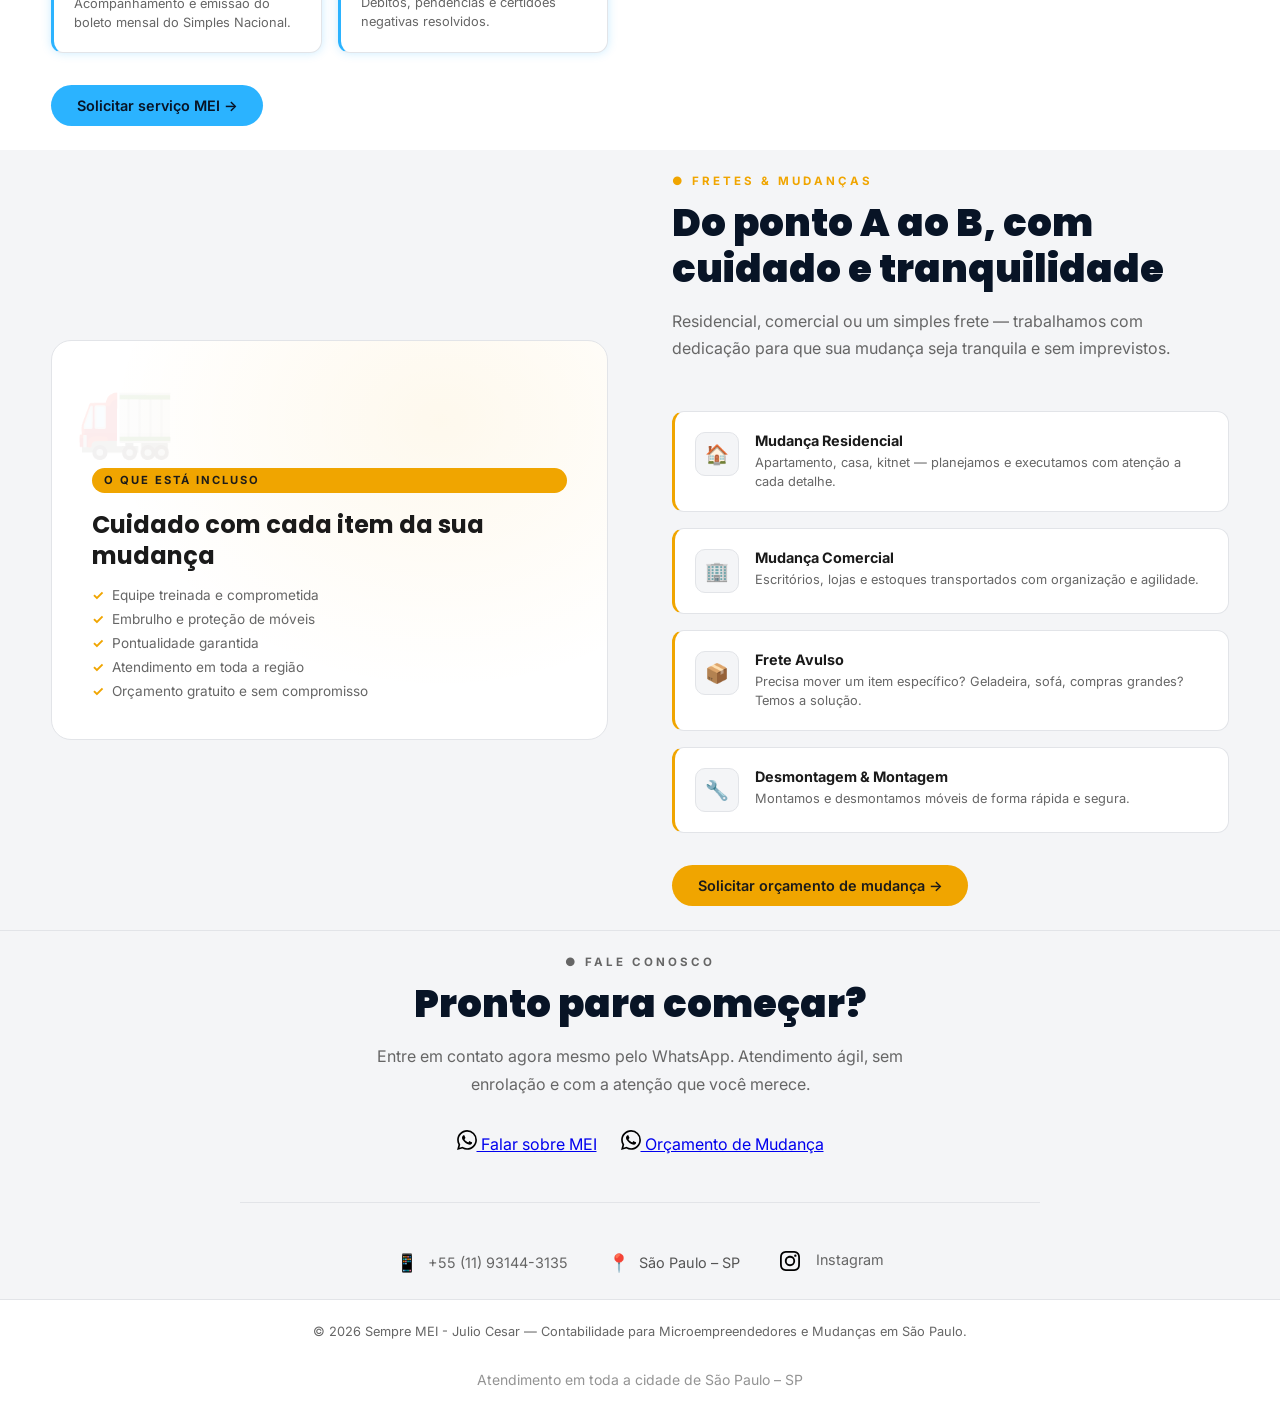
==== commit 6d072416: "Alterações para melhoria de divulgação" ====
--- a/index.html
+++ b/index.html
@@ -1,11 +1,12 @@
 <!DOCTYPE html>
-<html lang="pt-BR">
+<html lang="pt-br">
     <head>
         <meta charset="UTF-8">
         <meta http-equiv="content-language" content="pt-BR">
         <meta name="viewport" content="width=device-width,initial-scale=1.0">
         <!--  -->
-        <meta name="description" content="Especialista em abertura de MEI, declaração anual, emissão de notas fiscais e serviços de fretes e mudanças em São Paulo.">
+        <meta name="description" content="Abra seu MEI em São Paulo com rapidez e segurança. Fazemos abertura, declaração, emissão de notas e também fretes e mudanças. Fale no WhatsApp.">
+        <meta name="keywords" content="MEI São Paulo, abrir MEI, declaração MEI, fretes e mudanças SP">
         <!--  -->
         <meta property="og:site_name" content="Sempre MEI">
         <meta property="og:title" content="Sempre MEI | Abertura de MEI em São Paulo & Fretes e Mudanças">
@@ -22,7 +23,7 @@
         <!--  -->
         <meta name="author" content="Davi de Jesus">
         <!--  -->
-        <title>Sempre MEI | Abertura de MEI em São Paulo & Fretes e Mudanças</title>
+        <title>Abertura de MEI em São Paulo | Sempre MEI</title>
         <!--  -->
         <link rel="icon" type="image/png" href="favicon.png">
         <link rel="apple-touch-icon" href="favicon.png">
@@ -38,9 +39,11 @@
         <script type="application/ld+json">
             {
             "@context": "https://schema.org",
-            "@type": "LocalBusiness",
+            "@type": "AccountingService",
             "name": "Sempre MEI",
             "image": "https://davi-oliveria214.github.io/Sempre-Mei/favicon.png",
+            "url": "https://davi-oliveria214.github.io/Sempre-Mei/",
+            "telephone": "+5511931443135",
             "address": {
                 "@type": "PostalAddress",
                 "addressLocality": "São Paulo",
@@ -48,7 +51,9 @@
                 "addressCountry": "BR"
             },
             "areaServed": "São Paulo",
-            "url": "https://davi-oliveria214.github.io/Sempre-Mei/"
+            "sameAs": [
+                "https://wa.me/5511931443135"
+            ]
             }
         </script>
     </head>
@@ -56,8 +61,8 @@
         <!-- ===== NAVBAR ===== -->
         <nav id="navbar">
             <a href="#" class="nav-logo">
-                <img src="./favicon.png" alt="">
-                Sempre Mei
+                <img src="./favicon.png" alt="Logo Sempre MEI">
+                Sempre MEI
             </a>
             <div class="fundo">
                 <ul class="nav-links">
@@ -240,32 +245,32 @@
                     Entre em contato agora mesmo pelo WhatsApp. Atendimento ágil, sem enrolação e com a atenção que você merece.
                 </p>
                 <div class="cta-buttons">
-                    <a href="https://wa.me/qr/BGASRZREIAERG1" class="btn-wa" target="_blank">
+                    <a href="https://wa.me/5511931443135?text=Olá!%20Gostaria%20de%20informações%20sobre%20abertura%20de%20MEI." class="btn-wa" target="_blank">
                         <img src="./svg/whatsapp.svg" alt="Ícone do WhatsApp" style="width: 20px;">
                         Falar sobre MEI
                     </a>
-                    <a href="https://www.instagram.com/cesar_santosjs?igsh=N2tidTBrM2N4Y3M2" class="btn-wa" target="_blank">
-                        <img src="./svg/whatsapp.svg" alt="Ícone do Instagram" style="width: 20px;">
+                    <a href="https://wa.me/5511931443135?text=Olá!%20Gostaria%20de%20fazer%20um%20orçamento%20para%20mudança." class="btn-wa" target="_blank">
+                        <img src="./svg/whatsapp.svg" alt="Ícone do WhatsApp" style="width: 20px;">
                         Orçamento de Mudança
                     </a>
                 </div>
                 <div class="contact-info">
                     <div class="contact-item">
                         <span class="contact-icon">📱</span>
-                        <span>+55 (11) 93144-3135</span>
-                    </div>
-                    <div class="contact-item">
+                        <a href="tel:+5511931443135">+55 (11) 93144-3135</a>
+                    </div>
+                    <!-- <div class="contact-item">
                         <span class="contact-icon">📧</span>
                         <span>contato@exemplo.com.br</span>
-                    </div>
+                    </div> -->
                     <div class="contact-item">
                         <span class="contact-icon">📍</span>
                         <span>São Paulo – SP</span>
                     </div>
                     <div class="contact-item">
-                        <a href="">
+                        <a href="https://www.instagram.com/cesar_santosjs?igsh=N2tidTBrM2N4Y3M2" target="_blank">
                             <span class="contact-icon">
-                                <img src="./svg/instagram.svg" alt="" style="width: 20px;">
+                                <img src="./svg/instagram.svg" alt="Instagram Sempre MEI" style="width: 20px;">
                             </span>
                             <span>Instagram</span>
                         </a>
@@ -280,6 +285,9 @@
                 <span>Sempre MEI - Julio Cesar</span>
                 — Contabilidade para Microempreendedores e Mudanças em São Paulo.
             </p>
+            <p style="text-align:center; font-size:14px; opacity:.7; margin-top:2rem;">
+                Atendimento em toda a cidade de São Paulo – SP
+            </p>
         </footer>
     </body>
-</html>
+</html>
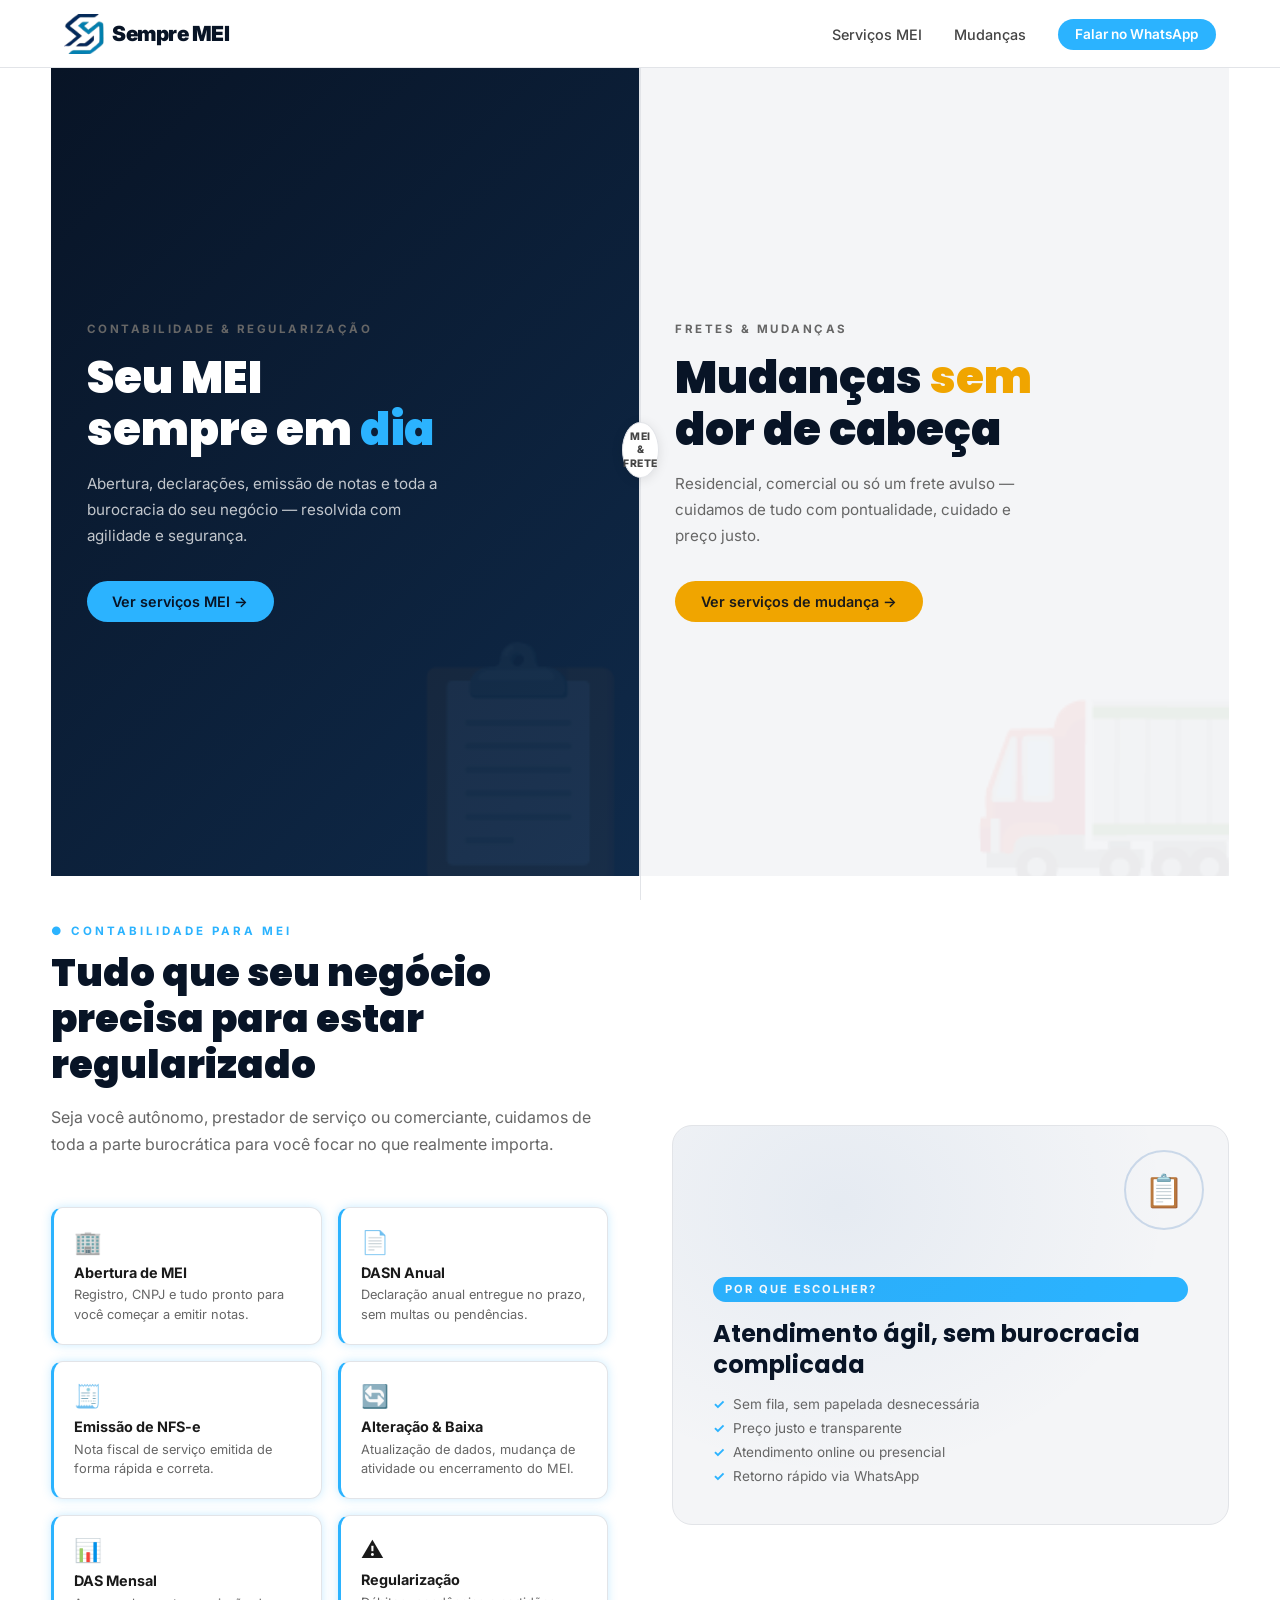
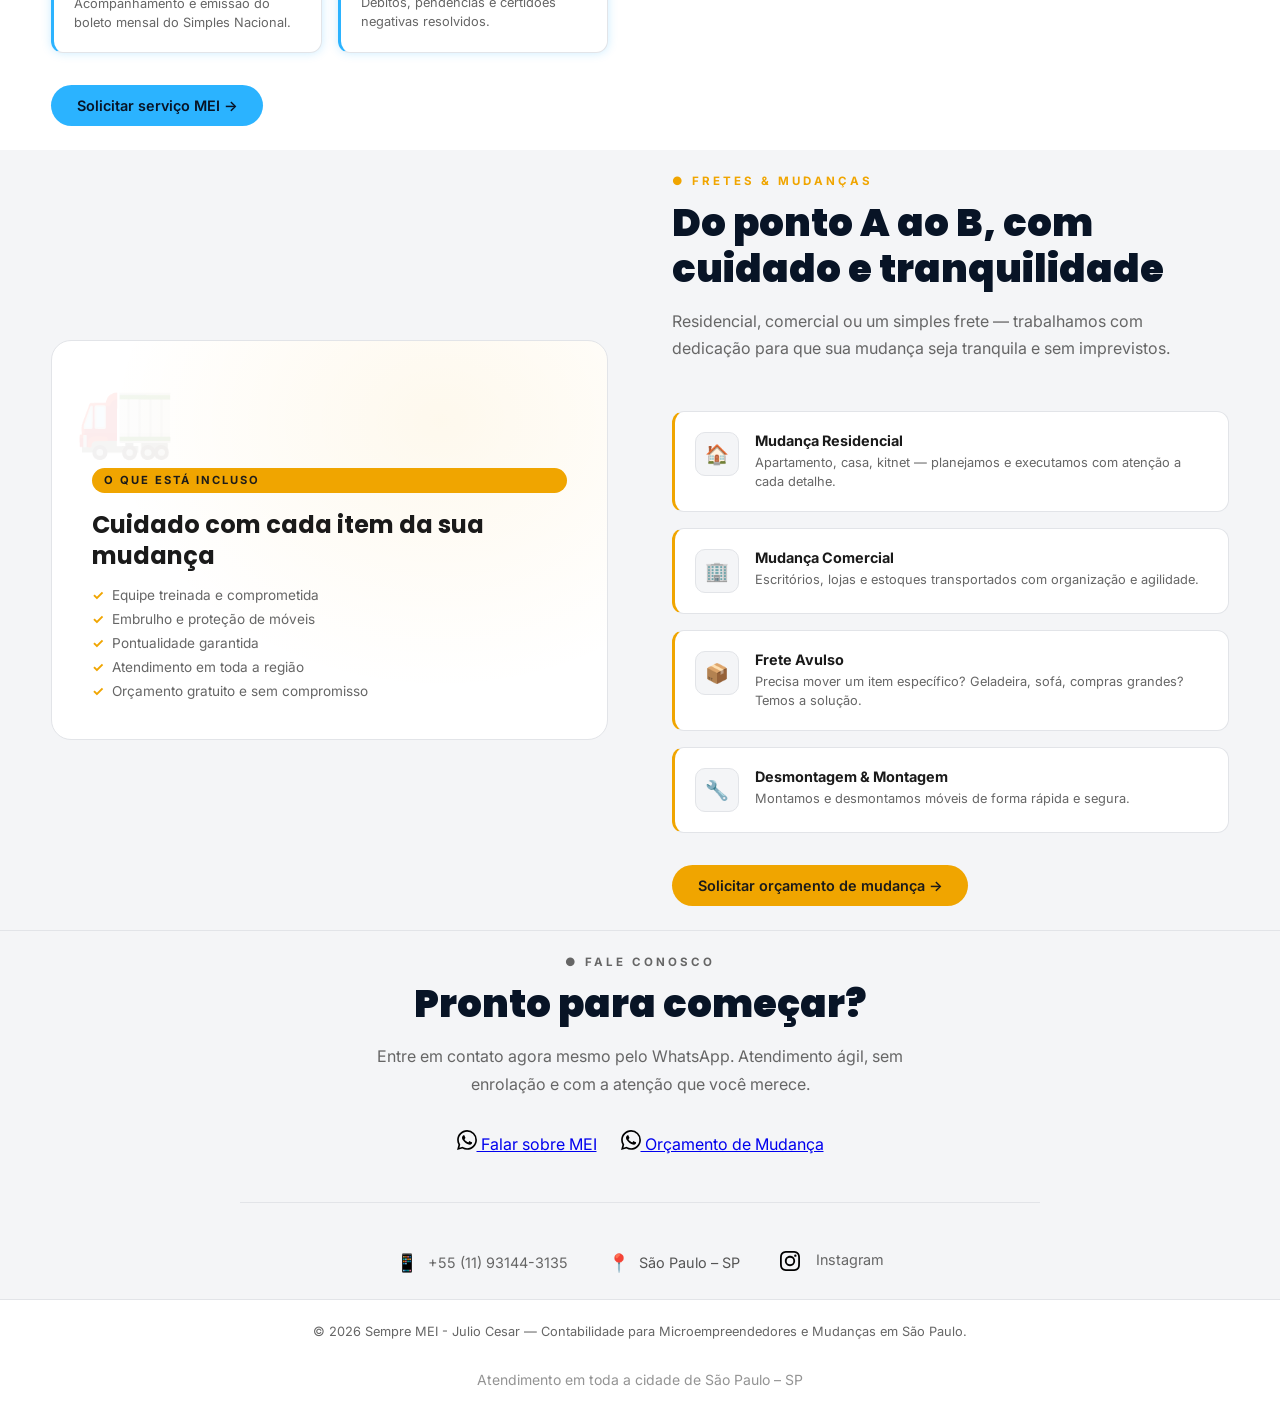
==== commit 18d979b3: "Alteração de imagem e caminhos" ====
--- a/index.html
+++ b/index.html
@@ -25,9 +25,14 @@
         <!--  -->
         <title>Abertura de MEI em São Paulo | Sempre MEI</title>
         <!--  -->
-        <link rel="icon" type="image/png" href="favicon.png">
-        <link rel="apple-touch-icon" href="favicon.png">
-        <link rel="shortcut icon" href="favicon.png">
+        <link
+            rel="icon"
+            type="image/png"
+            href="https://davi-oliveria214.github.io/Sempre-Mei/favicon.png"
+            sizes="192x192"
+        >
+        <link rel="apple-touch-icon" href="https://davi-oliveria214.github.io/Sempre-Mei/favicon.png">
+        <link rel="shortcut icon" href="https://davi-oliveria214.github.io/Sempre-Mei/favicon.png">
         <!--  -->
         <link rel="canonical" href="https://davi-oliveria214.github.io/Sempre-Mei/">
         <!--  -->
@@ -39,7 +44,7 @@
         <script type="application/ld+json">
             {
             "@context": "https://schema.org",
-            "@type": "AccountingService",
+            "@type": "WebSite",
             "name": "Sempre MEI",
             "image": "https://davi-oliveria214.github.io/Sempre-Mei/favicon.png",
             "url": "https://davi-oliveria214.github.io/Sempre-Mei/",
@@ -290,4 +295,4 @@
             </p>
         </footer>
     </body>
-</html>+</html>
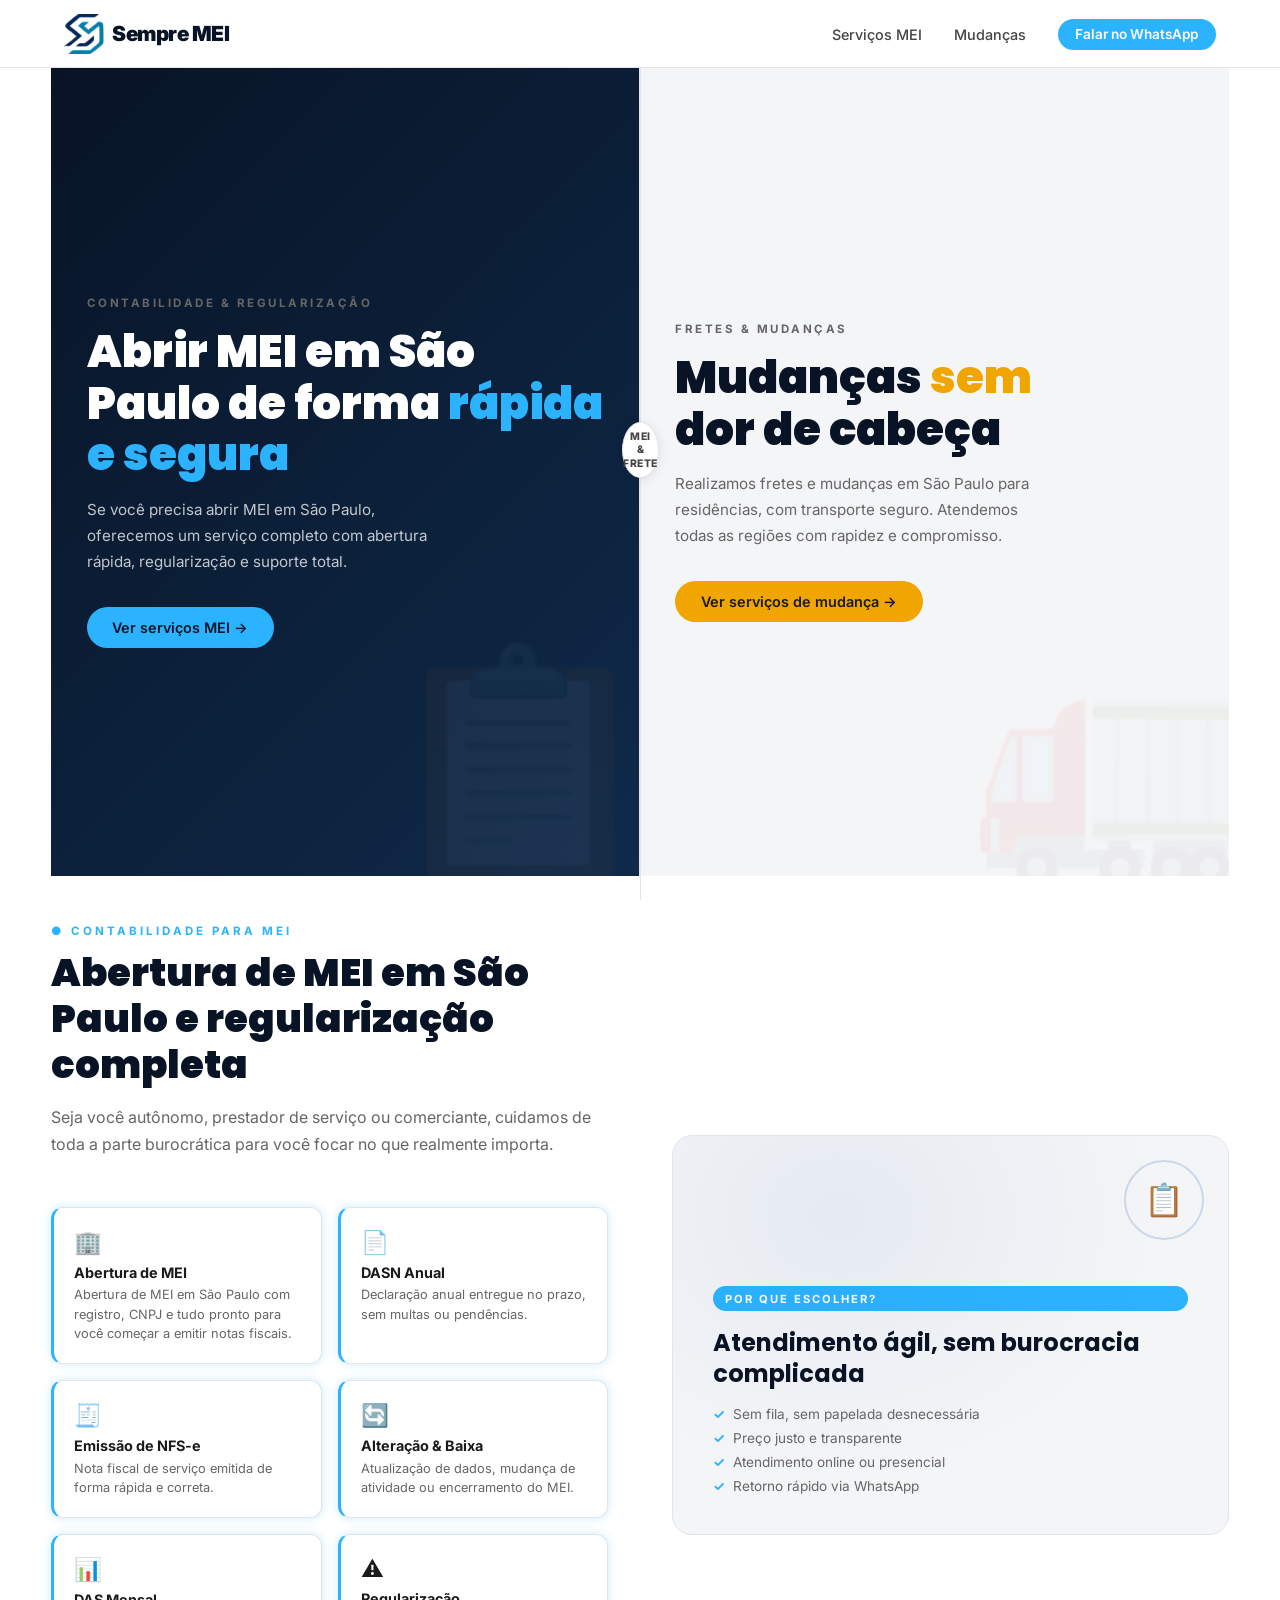
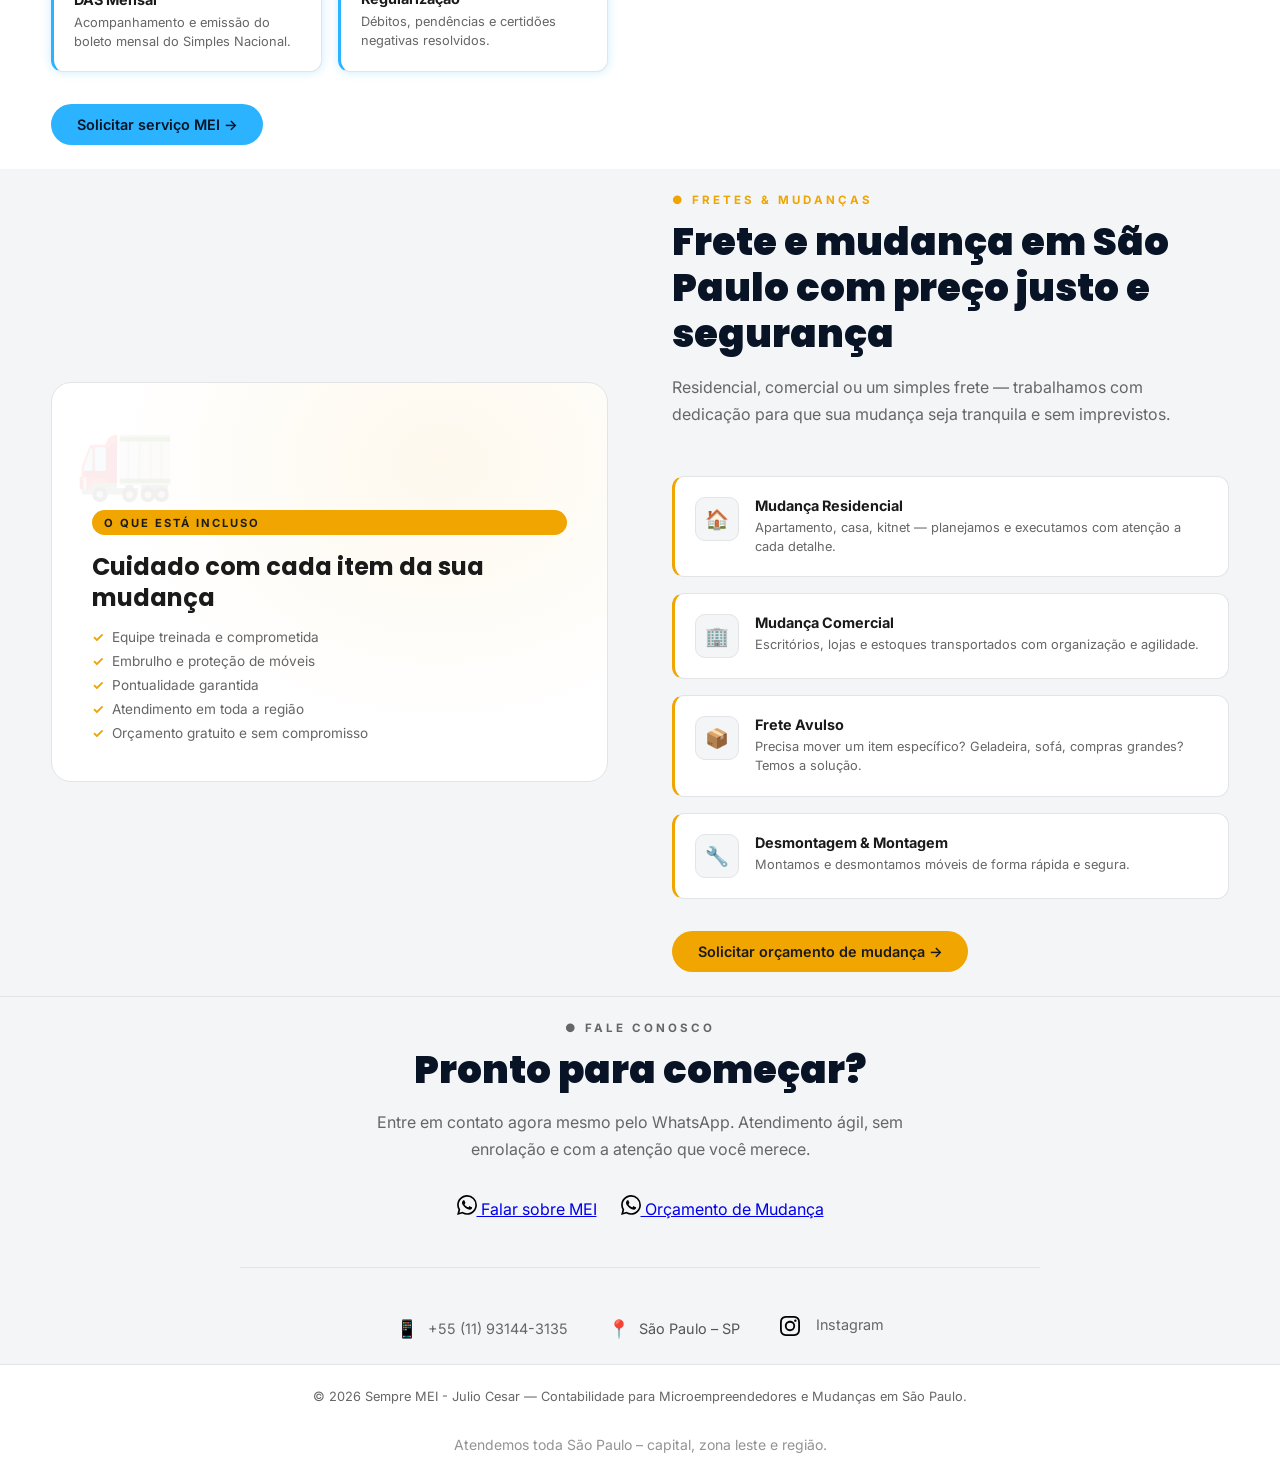
==== commit 206b46dc: "Alterações para divulgar" ====
--- a/index.html
+++ b/index.html
@@ -5,14 +5,14 @@
         <meta http-equiv="content-language" content="pt-BR">
         <meta name="viewport" content="width=device-width,initial-scale=1.0">
         <!--  -->
-        <meta name="description" content="Abra seu MEI em São Paulo com rapidez e segurança. Fazemos abertura, declaração, emissão de notas e também fretes e mudanças. Fale no WhatsApp.">
-        <meta name="keywords" content="MEI São Paulo, abrir MEI, declaração MEI, fretes e mudanças SP">
+        <meta name="description" content="Abra seu MEI em São Paulo de forma rápida e sem burocracia. Também fazemos fretes e mudanças em toda SP com preço justo. Fale no WhatsApp!">
+        <meta name="keywords" content="abrir MEI em São Paulo, abertura de MEI SP, contador MEI São Paulo, declaração MEI, frete São Paulo barato, mudança residencial SP, carreto São Paulo">
         <!--  -->
         <meta property="og:site_name" content="Sempre MEI">
         <meta property="og:title" content="Sempre MEI | Abertura de MEI em São Paulo & Fretes e Mudanças">
         <meta property="og:description" content="Especialista em abertura de MEI e serviços de fretes e mudanças em São Paulo. Atendimento ágil e seguro.">
-        <meta property="og:url" content="https://davi-oliveria214.github.io/Sempre-Mei/">
-        <meta property="og:image" content="https://davi-oliveria214.github.io/Sempre-Mei/img/banner.png">
+        <meta property="og:url" content="https://davi-oliveria214.github.io/SempreMei/">
+        <meta property="og:image" content="https://davi-oliveria214.github.io/SempreMei/img/banner.png">
         <meta property="og:type" content="website">
         <meta name="geo.region" content="BR-SP">
         <meta name="geo.placename" content="São Paulo">
@@ -23,18 +23,18 @@
         <!--  -->
         <meta name="author" content="Davi de Jesus">
         <!--  -->
-        <title>Abertura de MEI em São Paulo | Sempre MEI</title>
+        <title>Abrir MEI em São Paulo & Frete e Mudanças SP | Sempre MEI</title>
         <!--  -->
         <link
             rel="icon"
             type="image/png"
-            href="https://davi-oliveria214.github.io/Sempre-Mei/favicon.png"
+            href="https://davi-oliveria214.github.io/SempreMei/favicon.png"
             sizes="192x192"
         >
-        <link rel="apple-touch-icon" href="https://davi-oliveria214.github.io/Sempre-Mei/favicon.png">
-        <link rel="shortcut icon" href="https://davi-oliveria214.github.io/Sempre-Mei/favicon.png">
-        <!--  -->
-        <link rel="canonical" href="https://davi-oliveria214.github.io/Sempre-Mei/">
+        <link rel="apple-touch-icon" href="https://davi-oliveria214.github.io/SempreMei/favicon.png">
+        <link rel="shortcut icon" href="https://davi-oliveria214.github.io/SempreMei/favicon.png">
+        <!--  -->
+        <link rel="canonical" href="https://davi-oliveria214.github.io/SempreMei/">
         <!--  -->
         <link rel="preconnect" href="https://fonts.googleapis.com">
         <link rel="preconnect" href="https://fonts.gstatic.com" crossorigin>
@@ -44,10 +44,10 @@
         <script type="application/ld+json">
             {
             "@context": "https://schema.org",
-            "@type": "WebSite",
+            "@type": "LocalBusiness",
             "name": "Sempre MEI",
-            "image": "https://davi-oliveria214.github.io/Sempre-Mei/favicon.png",
-            "url": "https://davi-oliveria214.github.io/Sempre-Mei/",
+            "image": "https://davi-oliveria214.github.io/SempreMei/favicon.png",
+            "url": "https://davi-oliveria214.github.io/SempreMei/",
             "telephone": "+5511931443135",
             "address": {
                 "@type": "PostalAddress",
@@ -66,7 +66,7 @@
         <!-- ===== NAVBAR ===== -->
         <nav id="navbar">
             <a href="#" class="nav-logo">
-                <img src="./favicon.png" alt="Logo Sempre MEI">
+                <img src="./favicon.png" alt="Sempre MEI - abertura de MEI em São Paulo">
                 Sempre MEI
             </a>
             <div class="fundo">
@@ -93,12 +93,10 @@
             <div class="hero-mei" onclick="document.getElementById('mei').scrollIntoView({behavior:'smooth'})">
                 <div class="hero-tag">Contabilidade & Regularização</div>
                 <h1 class="hero-title">
-                    Seu MEI
-                    <br>
-                    sempre em
-                    <em>dia</em>
+                    Abrir MEI em São Paulo de forma
+                    <em>rápida e segura</em>
                 </h1>
-                <p class="hero-desc">Abertura, declarações, emissão de notas e toda a burocracia do seu negócio — resolvida com agilidade e segurança.</p>
+                <p class="hero-desc">Se você precisa abrir MEI em São Paulo, oferecemos um serviço completo com abertura rápida, regularização e suporte total.</p>
                 <a href="#mei" class="btn btn-mei">Ver serviços MEI →</a>
             </div>
             <div class="hero-divider">
@@ -118,7 +116,7 @@
                     <br>
                     dor de cabeça
                 </h2>
-                <p class="hero-desc">Residencial, comercial ou só um frete avulso — cuidamos de tudo com pontualidade, cuidado e preço justo.</p>
+                <p class="hero-desc">Realizamos fretes e mudanças em São Paulo para residências, com transporte seguro. Atendemos todas as regiões com rapidez e compromisso.</p>
                 <a href="#mudancas" class="btn btn-mud">Ver serviços de mudança →</a>
             </div>
         </section>
@@ -129,7 +127,7 @@
                     <div class="section-header reveal">
                         <p class="section-label mei-label">● Contabilidade para MEI</p>
                         <h2 class="section-title">
-                            Tudo que seu negócio precisa para estar regularizado
+                            Abertura de MEI em São Paulo e regularização completa
                         </h2>
                         <p class="section-sub">Seja você autônomo, prestador de serviço ou comerciante, cuidamos de toda a parte burocrática para você focar no que realmente importa.</p>
                     </div>
@@ -137,7 +135,7 @@
                         <div class="mei-card reveal">
                             <div class="mei-card-icon">🏢</div>
                             <h5>Abertura de MEI</h5>
-                            <p>Registro, CNPJ e tudo pronto para você começar a emitir notas.</p>
+                            <p>Abertura de MEI em São Paulo com registro, CNPJ e tudo pronto para você começar a emitir notas fiscais.</p>
                         </div>
                         <div class="mei-card reveal">
                             <div class="mei-card-icon">📄</div>
@@ -199,7 +197,7 @@
                     <div class="section-header reveal">
                         <p class="section-label mud-label">● Fretes & Mudanças</p>
                         <h2 class="section-title">
-                            Do ponto A ao B, com cuidado e tranquilidade
+                            Frete e mudança em São Paulo com preço justo e segurança
                         </h2>
                         <p class="section-sub">Residencial, comercial ou um simples frete — trabalhamos com dedicação para que sua mudança seja tranquila e sem imprevistos.</p>
                     </div>
@@ -250,11 +248,21 @@
                     Entre em contato agora mesmo pelo WhatsApp. Atendimento ágil, sem enrolação e com a atenção que você merece.
                 </p>
                 <div class="cta-buttons">
-                    <a href="https://wa.me/5511931443135?text=Olá!%20Gostaria%20de%20informações%20sobre%20abertura%20de%20MEI." class="btn-wa" target="_blank">
+                    <a
+                        href="https://wa.me/5511931443135?text=Olá!%20Gostaria%20de%20informações%20sobre%20abertura%20de%20MEI."
+                        class="btn-wa"
+                        target="_blank"
+                        rel="noopener noreferrer"
+                    >
                         <img src="./svg/whatsapp.svg" alt="Ícone do WhatsApp" style="width: 20px;">
                         Falar sobre MEI
                     </a>
-                    <a href="https://wa.me/5511931443135?text=Olá!%20Gostaria%20de%20fazer%20um%20orçamento%20para%20mudança." class="btn-wa" target="_blank">
+                    <a
+                        href="https://wa.me/5511931443135?text=Olá!%20Gostaria%20de%20fazer%20um%20orçamento%20para%20mudança."
+                        class="btn-wa"
+                        target="_blank"
+                        rel="noopener noreferrer"
+                    >
                         <img src="./svg/whatsapp.svg" alt="Ícone do WhatsApp" style="width: 20px;">
                         Orçamento de Mudança
                     </a>
@@ -273,7 +281,7 @@
                         <span>São Paulo – SP</span>
                     </div>
                     <div class="contact-item">
-                        <a href="https://www.instagram.com/cesar_santosjs?igsh=N2tidTBrM2N4Y3M2" target="_blank">
+                        <a href="https://www.instagram.com/cesar_santosjs?igsh=N2tidTBrM2N4Y3M2" target="_blank" rel="noopener noreferrer">
                             <span class="contact-icon">
                                 <img src="./svg/instagram.svg" alt="Instagram Sempre MEI" style="width: 20px;">
                             </span>
@@ -291,7 +299,7 @@
                 — Contabilidade para Microempreendedores e Mudanças em São Paulo.
             </p>
             <p style="text-align:center; font-size:14px; opacity:.7; margin-top:2rem;">
-                Atendimento em toda a cidade de São Paulo – SP
+                <span>Atendemos toda São Paulo – capital, zona leste e região.</span>
             </p>
         </footer>
     </body>
